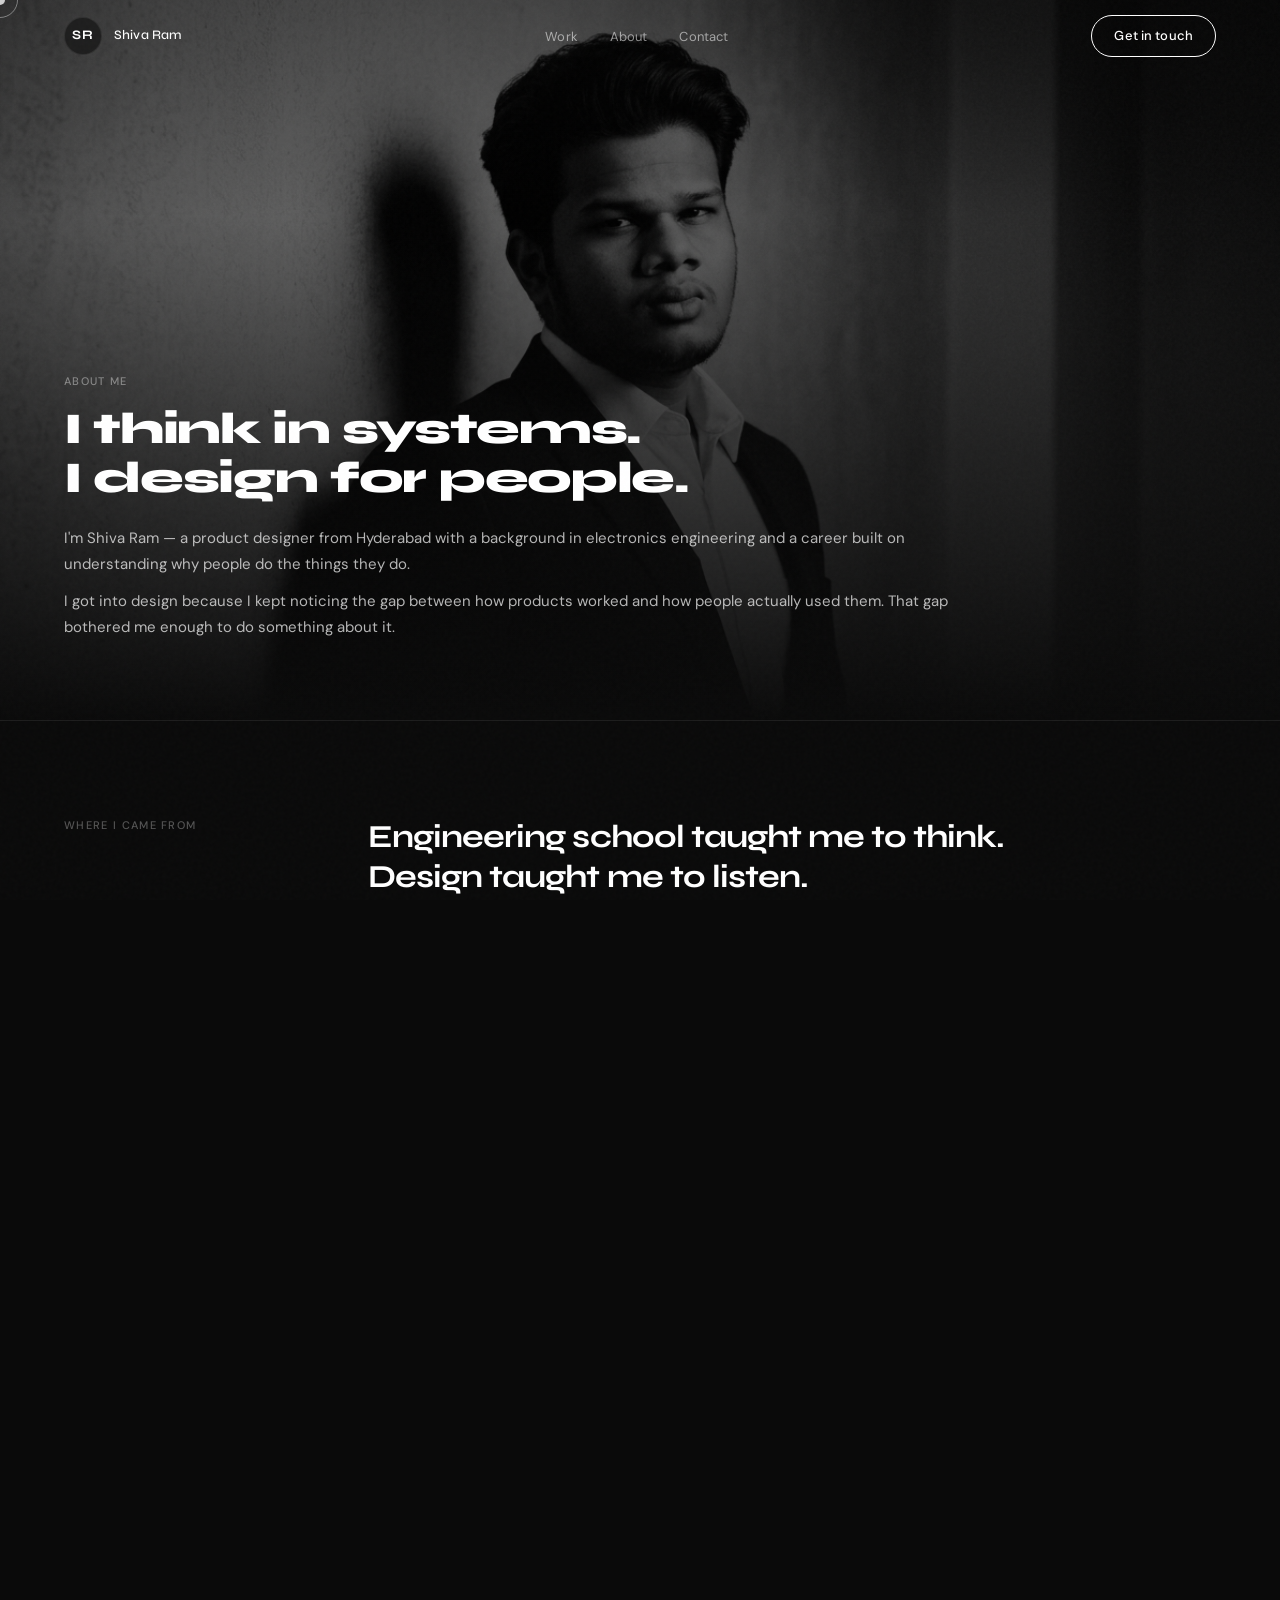
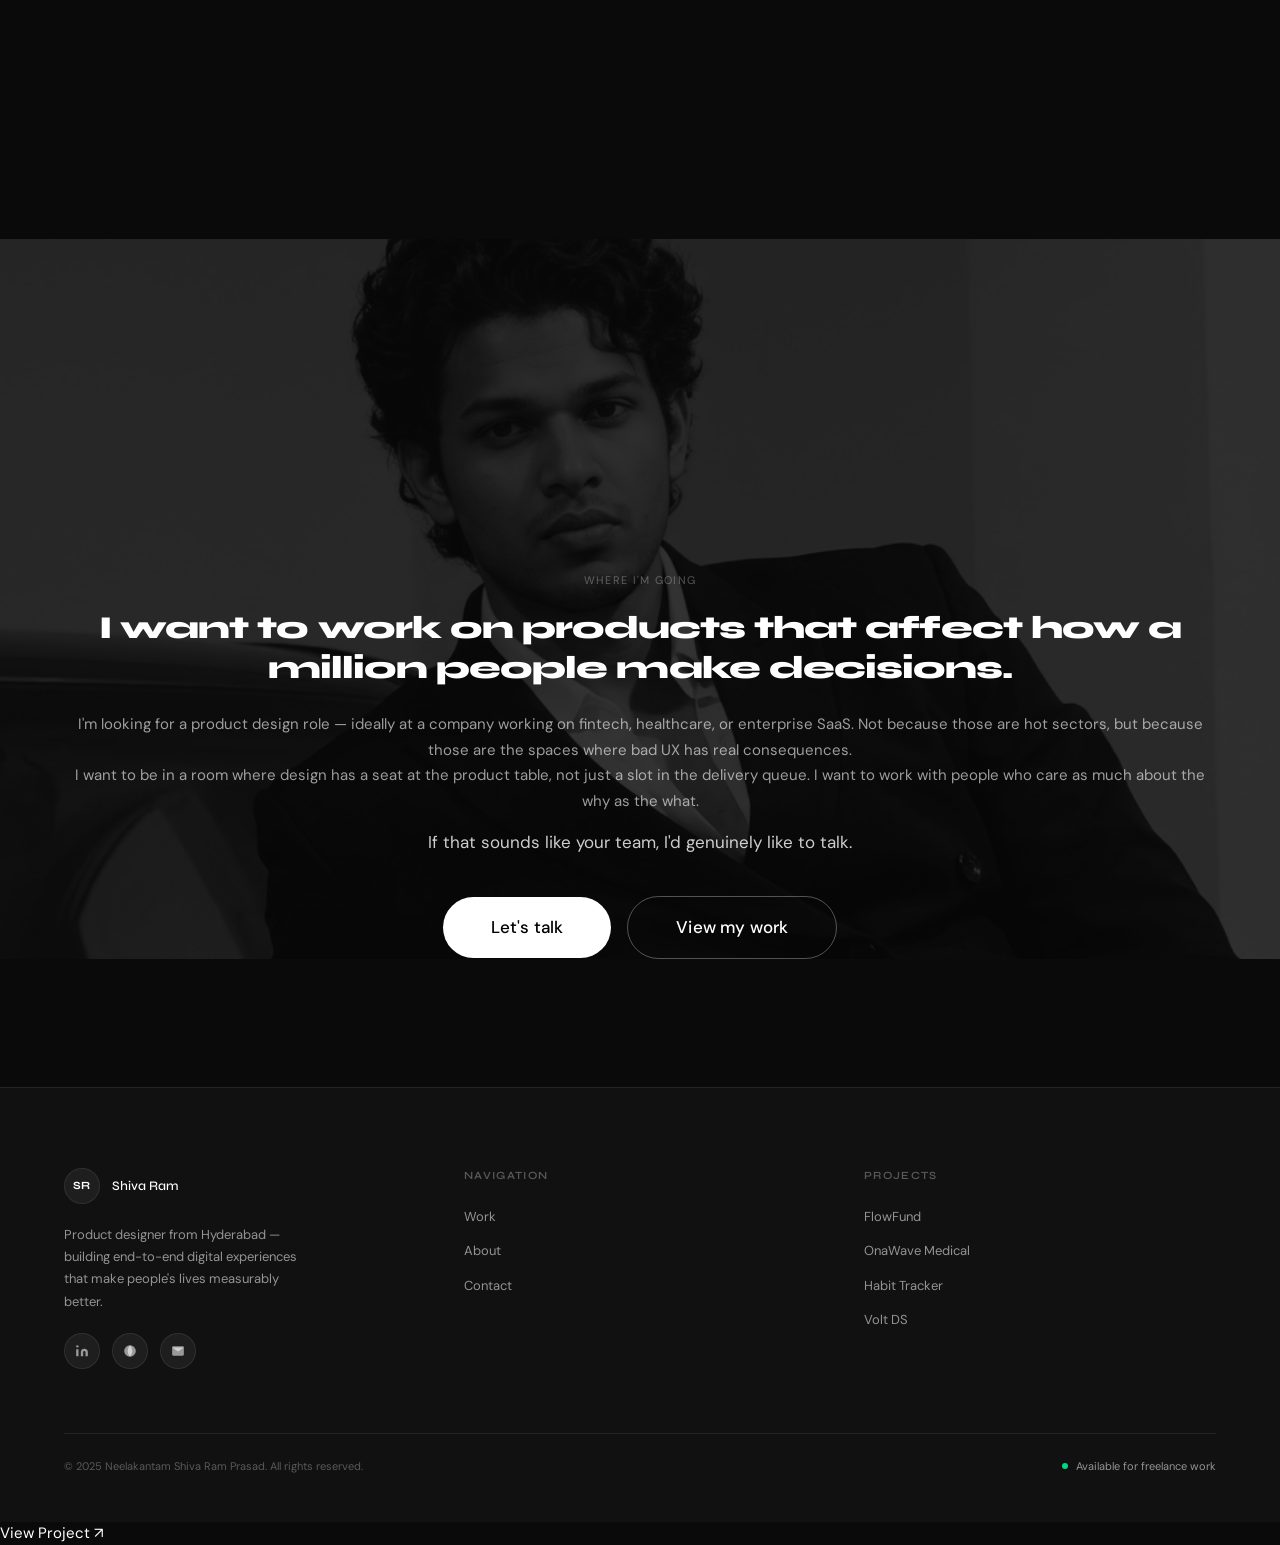
==== about.html @ d6b0f4de "New portfolio upload" ====
<!DOCTYPE html>
<html lang="en">
<head>
  <meta charset="UTF-8">
  <meta name="viewport" content="width=device-width, initial-scale=1.0">
  <meta name="description" content="About Shiva Ram — Product Designer from Hyderabad. Engineering school taught me to think. Design taught me to listen.">
  <title>About — Shiva Ram</title>

  <link rel="preconnect" href="https://fonts.googleapis.com">
  <link rel="preconnect" href="https://fonts.gstatic.com" crossorigin>
  <link href="https://fonts.googleapis.com/css2?family=Syne:wght@400;500;600;700;800&family=DM+Sans:ital,opsz,wght@0,9..40,300;0,9..40,400;0,9..40,500;0,9..40,600;1,9..40,400&display=swap" rel="stylesheet">

  <link rel="stylesheet" href="css/tokens.css">
  <link rel="stylesheet" href="css/base.css">
  <link rel="stylesheet" href="css/nav.css">
  <link rel="stylesheet" href="css/components.css">
  <link rel="stylesheet" href="css/about.css">
</head>
<body>

  <div id="nav-placeholder"></div>

  <main>

    <!-- ── ABOUT HERO ── -->
    <section class="about-hero" style="padding-top: var(--nav-height);">
      <div class="about-hero__bg">
        <!--
          REPLACE YOUR IMAGE HERE
          Your portrait photo — black & white editorial feel
          Size: 1440×900px recommended, face/upper body visible
        -->
        <img
          src="assets/images/about-portrait.svg"
          alt="Shiva Ram — Product Designer"
          data-parallax="0.2"
        >
      </div>

      <div class="container">
        <div class="about-hero__content">
          <p class="section-label reveal">About Me</p>
          <h1 class="about-hero__headline reveal reveal--delay-1">
            I think in systems.<br>I design for people.
          </h1>
          <div class="about-hero__body reveal reveal--delay-2">
            <p>
              I'm Shiva Ram — a product designer from Hyderabad with a background in electronics engineering and a career built on understanding why people do the things they do.
            </p>
            <p>
              I got into design because I kept noticing the gap between how products worked and how people actually used them. That gap bothered me enough to do something about it.
            </p>
          </div>
        </div>
      </div>
    </section>


    <!-- ── WHERE I CAME FROM ── -->
    <section class="about-section">
      <div class="container">
        <div class="about-section__grid">
          <div class="about-section__aside">
            <p class="about-section__label reveal">Where I Came From</p>
          </div>

          <div>
            <h2 class="about-section__headline reveal">
              Engineering school taught me to think.<br>
              Design taught me to listen.
            </h2>
            <div class="about-section__body reveal reveal--delay-1">
              <p>
                I graduated from Methodist College in 2025 with a degree in Electronics and Communication Engineering. Four years of circuit diagrams and signal theory — and the whole time, I kept gravitating toward the part of every project where humans and systems meet.
              </p>
              <p>
                That's when I found UX. The Google UX Design Certificate gave me a framework. My own obsessive side-project streak — building apps, design systems, and client work — gave me the actual skills.
              </p>
              <p>
                I placed 3rd at the Humanity Founders AI Counsellor Hackathon in 2025. Not because I had the most technical solution, but because I spent the most time talking to the people who would actually use it.
              </p>
            </div>
          </div>
        </div>
      </div>
    </section>


    <!-- ── WHAT I DO NOW ── -->
    <section class="about-section">
      <div class="container">
        <div class="about-section__grid">
          <div class="about-section__aside">
            <p class="about-section__label reveal">What I Do Now</p>
          </div>

          <div>
            <h2 class="about-section__headline reveal">
              End-to-end design.<br>
              From blank canvas to dev handoff.
            </h2>
            <div class="about-section__body reveal reveal--delay-1">
              <p>
                Right now I work as a freelance product designer — which means I own the whole process. Research, strategy, wireframes, high-fidelity UI, design systems, and everything in between.
              </p>
              <p>
                I've shipped work for ed-tech, fintech, medical, and brand clients. I like problems that are complicated enough to be interesting but important enough to matter.
              </p>
            </div>

            <div class="skills-grid reveal reveal--delay-2">
              <div class="skill-block">
                <p class="skill-block__title">UX Research</p>
                <p class="skill-block__items">Personas · Journey Maps · JTBD Usability Testing · Card Sorting</p>
              </div>
              <div class="skill-block">
                <p class="skill-block__title">Product Design</p>
                <p class="skill-block__items">End-to-end · Design Thinking Information Architecture · Flows</p>
              </div>
              <div class="skill-block">
                <p class="skill-block__title">UI &amp; Visual</p>
                <p class="skill-block__items">Hi-fi Screens · Color Systems Typography · Grid · WCAG 2.1 AA</p>
              </div>
              <div class="skill-block">
                <p class="skill-block__title">Design Systems</p>
                <p class="skill-block__items">Tokens · Variants · Auto Layout Figma Variables · Dev Handoff</p>
              </div>
            </div>
          </div>
        </div>
      </div>
    </section>


    <!-- ── WHERE I'M GOING (closing CTA) ── -->
    <section class="about-closing">
      <div class="about-closing__bg">
        <!--
          REPLACE YOUR IMAGE HERE
          A second portrait, dramatic angle — same grayscale editorial look
          Size: 1440×900px
        -->
        <img
          src="assets/images/about-closing-portrait.svg"
          alt=""
          aria-hidden="true"
        >
      </div>

      <div class="container">
        <div class="about-closing__content">
          <p class="about-closing__eyebrow reveal">Where I'm Going</p>

          <h2 class="about-closing__headline reveal reveal--delay-1">
            I want to work on products that affect how a million people make decisions.
          </h2>

          <div class="about-closing__body reveal reveal--delay-2">
            <p>
              I'm looking for a product design role — ideally at a company working on fintech, healthcare, or enterprise SaaS.
              Not because those are hot sectors, but because those are the spaces where bad UX has real consequences.
            </p>
            <p>
              I want to be in a room where design has a seat at the product table, not just a slot in the delivery queue.
              I want to work with people who care as much about the why as the what.
            </p>
          </div>

          <p class="about-closing__cta-line reveal reveal--delay-3">
            If that sounds like your team, I'd genuinely like to talk.
          </p>

          <div class="about-closing__actions reveal reveal--delay-4">
            <a href="contact.html" class="btn btn--primary btn--lg">Let's talk</a>
            <a href="index.html"   class="btn btn--outline btn--lg">View my work</a>
          </div>
        </div>
      </div>
    </section>

  </main>

  <div id="footer-placeholder"></div>

  <script src="js/partials.js"></script>
  <script src="js/main.js"></script>
</body>
</html>
---- css/tokens.css ----
/* ============================================
   DESIGN TOKENS — Shiva Ram Portfolio
   Dark editorial aesthetic
   ============================================ */

@import url('https://fonts.googleapis.com/css2?family=Syne:wght@400;500;600;700;800&family=DM+Sans:ital,opsz,wght@0,9..40,300;0,9..40,400;0,9..40,500;0,9..40,600;1,9..40,300;1,9..40,400&display=swap');

:root {
  /* ── Colors ── */
  --color-bg:           #0a0a0a;
  --color-bg-secondary: #111111;
  --color-bg-card:      #141414;
  --color-bg-elevated:  #1a1a1a;
  --color-surface:      #1e1e1e;

  --color-border:       rgba(255,255,255,0.08);
  --color-border-hover: rgba(255,255,255,0.18);

  --color-text-primary:   #ffffff;
  --color-text-secondary: rgba(255,255,255,0.55);
  --color-text-muted:     rgba(255,255,255,0.30);
  --color-text-label:     rgba(255,255,255,0.40);

  --color-accent:         #00d97e;
  --color-accent-dim:     rgba(0,217,126,0.12);
  --color-accent-glow:    rgba(0,217,126,0.25);

  --color-white:   #ffffff;
  --color-black:   #000000;

  /* ── Typography ── */
  --font-display: 'Syne', sans-serif;
  --font-body:    'DM Sans', sans-serif;

  --text-xs:   0.6875rem;   /* 11px */
  --text-sm:   0.8125rem;   /* 13px */
  --text-base: 0.9375rem;   /* 15px */
  --text-md:   1.0625rem;   /* 17px */
  --text-lg:   1.25rem;     /* 20px */
  --text-xl:   1.5rem;      /* 24px */
  --text-2xl:  2rem;        /* 32px */
  --text-3xl:  2.75rem;     /* 44px */
  --text-4xl:  3.5rem;      /* 56px */
  --text-5xl:  4.5rem;      /* 72px */
  --text-6xl:  6rem;        /* 96px */

  --weight-light:   300;
  --weight-regular: 400;
  --weight-medium:  500;
  --weight-semibold:600;
  --weight-bold:    700;
  --weight-extrabold:800;

  --leading-tight:  1.1;
  --leading-snug:   1.25;
  --leading-normal: 1.5;
  --leading-relaxed:1.7;

  --tracking-tight:  -0.03em;
  --tracking-normal:  0em;
  --tracking-wide:    0.06em;
  --tracking-wider:   0.12em;

  /* ── Spacing (8pt grid) ── */
  --space-1:  4px;
  --space-2:  8px;
  --space-3:  12px;
  --space-4:  16px;
  --space-5:  20px;
  --space-6:  24px;
  --space-8:  32px;
  --space-10: 40px;
  --space-12: 48px;
  --space-16: 64px;
  --space-20: 80px;
  --space-24: 96px;
  --space-32: 128px;
  --space-40: 160px;

  /* ── Radius ── */
  --radius-sm:   6px;
  --radius-md:   12px;
  --radius-lg:   20px;
  --radius-xl:   28px;
  --radius-2xl:  40px;
  --radius-full: 9999px;

  /* ── Shadows ── */
  --shadow-sm:  0 2px 8px rgba(0,0,0,0.4);
  --shadow-md:  0 8px 32px rgba(0,0,0,0.5);
  --shadow-lg:  0 20px 60px rgba(0,0,0,0.6);
  --shadow-xl:  0 40px 80px rgba(0,0,0,0.7);
  --shadow-glow: 0 0 40px var(--color-accent-glow);

  /* ── Transitions ── */
  --ease-out:    cubic-bezier(0.16, 1, 0.3, 1);
  --ease-in-out: cubic-bezier(0.4, 0, 0.2, 1);
  --ease-spring: cubic-bezier(0.34, 1.56, 0.64, 1);

  --dur-fast:   150ms;
  --dur-normal: 300ms;
  --dur-slow:   600ms;
  --dur-slower: 900ms;

  /* ── Layout ── */
  --container-max:  1280px;
  --container-wide: 1440px;
  --gutter:         clamp(24px, 5vw, 80px);
  --nav-height:     72px;
}
---- css/base.css ----
/* ============================================
   BASE — Reset & Global Styles
   ============================================ */

*, *::before, *::after {
  box-sizing: border-box;
  margin: 0;
  padding: 0;
}

html {
  font-size: 16px;
  scroll-behavior: smooth;
  -webkit-font-smoothing: antialiased;
  -moz-osx-font-smoothing: grayscale;
  text-rendering: optimizeLegibility;
}

body {
  background-color: var(--color-bg);
  color: var(--color-text-primary);
  font-family: var(--font-body);
  font-size: var(--text-base);
  font-weight: var(--weight-regular);
  line-height: var(--leading-normal);
  overflow-x: default;
  cursor: default;
}

/* ── Custom Cursor ── */
.cursor {
  position: fixed;
  top: 0; left: 0;
  width: 10px; height: 10px;
  background: var(--color-white);
  border-radius: var(--radius-full);
  pointer-events: none;
  z-index: 9999;
  transform: translate(-50%, -50%);
  transition: width var(--dur-fast) var(--ease-out),
              height var(--dur-fast) var(--ease-out),
              background var(--dur-fast) var(--ease-out),
              opacity var(--dur-fast);
  mix-blend-mode: difference;
}

.cursor-follower {
  position: fixed;
  top: 0; left: 0;
  width: 36px; height: 36px;
  border: 1.5px solid rgba(255,255,255,0.4);
  border-radius: var(--radius-full);
  pointer-events: none;
  z-index: 9998;
  transform: translate(-50%, -50%);
  transition: transform 0.12s var(--ease-out),
              width var(--dur-normal) var(--ease-out),
              height var(--dur-normal) var(--ease-out),
              border-color var(--dur-normal) var(--ease-out),
              opacity var(--dur-normal);
}
.cursor.cursor--hover { width: 6px; height: 6px; }
.cursor-follower.cursor--hover {
  width: 56px; height: 56px;
  border-color: var(--color-accent);
}

.cursor.cursor--link { background: var(--color-accent); }
.cursor-follower.cursor--project {
  width: 100px; height: 100px;
  background: rgba(0,217,126,0.1);
  border-color: var(--color-accent);
  backdrop-filter: blur(4px);
}

/* ── Selection ── */
::selection {
  background: var(--color-accent-dim);
  color: var(--color-accent);
}

/* ── Scrollbar ── */
::-webkit-scrollbar { width: 4px; }
::-webkit-scrollbar-track { background: var(--color-bg); }
::-webkit-scrollbar-thumb { background: var(--color-surface); border-radius: var(--radius-full); }
::-webkit-scrollbar-thumb:hover { background: rgba(255,255,255,0.2); }

/* ── Links ── */
a {
  color: inherit;
  text-decoration: none;
  cursor: none;
}

/* ── Images ── */
img {
  display: block;
  max-width: 100%;
  height: auto;
}

/* ── Lists ── */
ul, ol { list-style: none; }

/* ── Buttons ── */
button {
  cursor: none;
  border: none;
  background: none;
  font-family: var(--font-body);
  font-size: inherit;
}

/* ── Inputs ── */
input, textarea, select {
  font-family: var(--font-body);
  font-size: inherit;
  cursor: none;
}

/* ── Page Transition Overlay ── */
.page-transition {
  position: fixed;
  inset: 0;
  background: var(--color-bg);
  z-index: 10000;
  transform: translateY(100%);
  pointer-events: none;
}

.page-transition.entering {
  animation: pageEnter var(--dur-slow) var(--ease-out) forwards;
}
.page-transition.leaving {
  animation: pageLeave var(--dur-slow) var(--ease-out) forwards;
}

@keyframes pageEnter {
  from { transform: translateY(0); }
  to   { transform: translateY(-100%); }
}
@keyframes pageLeave {
  from { transform: translateY(100%); }
  to   { transform: translateY(0); }
}

/* ── Container ── */
.container {
  width: 100%;
  max-width: var(--container-max);
  margin: 0 auto;
  padding: 0 var(--gutter);
}

/* ── Section ── */
.section { padding: var(--space-32) 0; }
.section--lg { padding: var(--space-40) 0; }

/* ── Utility ── */
.sr-only {
  position: absolute;
  width: 1px; height: 1px;
  padding: 0; margin: -1px;
  overflow: hidden;
  clip: rect(0,0,0,0);
  white-space: nowrap;
  border: 0;
}

.overflow-hidden { overflow: hidden; }
.relative { position: relative; }

/* ── Reveal Animations ── */
.reveal {
  opacity: 0;
  transform: translateY(40px);
  transition: opacity var(--dur-slower) var(--ease-out),
              transform var(--dur-slower) var(--ease-out);
}
.reveal.is-visible {
  opacity: 1;
  transform: translateY(0);
}
.reveal--delay-1 { transition-delay: 100ms; }
.reveal--delay-2 { transition-delay: 200ms; }
.reveal--delay-3 { transition-delay: 300ms; }
.reveal--delay-4 { transition-delay: 400ms; }
.reveal--delay-5 { transition-delay: 500ms; }

.reveal--left {
  transform: translateX(-40px);
}
.reveal--left.is-visible { transform: translateX(0); }

.reveal--right {
  transform: translateX(40px);
}
.reveal--right.is-visible { transform: translateX(0); }

/* ── Noise overlay ── */
body::after {
  content: '';
  position: fixed;
  inset: 0;
  background-image: url("data:image/svg+xml,%3Csvg viewBox='0 0 256 256' xmlns='http://www.w3.org/2000/svg'%3E%3Cfilter id='noise'%3E%3CfeTurbulence type='fractalNoise' baseFrequency='0.9' numOctaves='4' stitchTiles='stitch'/%3E%3C/filter%3E%3Crect width='100%25' height='100%25' filter='url(%23noise)'/%3E%3C/svg%3E");
  opacity: 0.022;
  pointer-events: none;
  z-index: 9997;
}
---- css/nav.css ----
/* ============================================
   NAVIGATION
   ============================================ */

.nav {
  position: fixed;
  top: 0; left: 0; right: 0;
  z-index: 1000;
  height: var(--nav-height);
  display: flex;
  align-items: center;
  transition: background var(--dur-normal) var(--ease-out),
              backdrop-filter var(--dur-normal) var(--ease-out),
              border-color var(--dur-normal) var(--ease-out);
}

.nav::before {
  content: '';
  position: absolute;
  inset: 0;
  background: rgba(10,10,10,0);
  backdrop-filter: blur(0px);
  border-bottom: 1px solid transparent;
  transition: background var(--dur-normal) var(--ease-out),
              backdrop-filter var(--dur-normal) var(--ease-out),
              border-color var(--dur-normal) var(--ease-out);
  z-index: -1;
}

.nav.scrolled::before {
  background: rgba(10,10,10,0.85);
  backdrop-filter: blur(20px) saturate(180%);
  border-color: var(--color-border);
}

.nav__inner {
  display: flex;
  align-items: center;
  justify-content: space-between;
  width: 100%;
  max-width: var(--container-max);
  margin: 0 auto;
  padding: 0 var(--gutter);
}

/* ── Logo ── */
.nav__logo {
  display: flex;
  align-items: center;
  gap: var(--space-3);
  text-decoration: none;
  color: var(--color-text-primary);
  transition: opacity var(--dur-fast);
}
.nav__logo:hover { opacity: 0.7; }

.nav__logo-mark {
  width: 38px; height: 38px;
  border-radius: var(--radius-full);
  background: var(--color-surface);
  border: 1px solid var(--color-border);
  display: flex;
  align-items: center;
  justify-content: center;
  font-family: var(--font-display);
  font-weight: var(--weight-bold);
  font-size: var(--text-sm);
  letter-spacing: var(--tracking-wide);
  color: var(--color-text-primary);
  flex-shrink: 0;
  transition: border-color var(--dur-normal), background var(--dur-normal);
}
.nav__logo:hover .nav__logo-mark {
  border-color: var(--color-accent);
  background: var(--color-accent-dim);
}

.nav__logo-name {
  font-family: var(--font-display);
  font-weight: var(--weight-medium);
  font-size: var(--text-sm);
  letter-spacing: 0.01em;
}

/* ── Links ── */
.nav__links {
  display: flex;
  align-items: center;
  gap: var(--space-8);
}

.nav__link {
  font-family: var(--font-body);
  font-size: var(--text-sm);
  font-weight: var(--weight-regular);
  color: var(--color-text-secondary);
  letter-spacing: 0.01em;
  position: relative;
  padding: var(--space-2) 0;
  transition: color var(--dur-fast);
}

.nav__link::after {
  content: '';
  position: absolute;
  bottom: 0; left: 0;
  width: 0; height: 1px;
  background: var(--color-text-primary);
  transition: width var(--dur-normal) var(--ease-out);
}
.nav__link:hover { color: var(--color-text-primary); }
.nav__link:hover::after { width: 100%; }
.nav__link.active {
  color: var(--color-text-primary);
  font-weight: var(--weight-medium);
}
.nav__link.active::after { width: 100%; }

/* ── CTA Button ── */
.btn-nav {
  display: inline-flex;
  align-items: center;
  gap: var(--space-2);
  padding: 10px 22px;
  border-radius: var(--radius-full);
  border: 1.5px solid var(--color-text-primary);
  background: transparent;
  color: var(--color-text-primary);
  font-family: var(--font-body);
  font-size: var(--text-sm);
  font-weight: var(--weight-medium);
  letter-spacing: 0.01em;
  transition: background var(--dur-normal) var(--ease-out),
              color var(--dur-normal) var(--ease-out),
              transform var(--dur-normal) var(--ease-spring),
              border-color var(--dur-normal);
  white-space: nowrap;
}
.btn-nav:hover {
  background: var(--color-text-primary);
  color: var(--color-bg);
  transform: scale(1.02);
}

/* ── Mobile Menu Button ── */
.nav__menu-btn {
  display: none;
  flex-direction: column;
  justify-content: center;
  align-items: center;
  gap: 5px;
  width: 40px; height: 40px;
  background: none;
  border: 1px solid var(--color-border);
  border-radius: var(--radius-md);
  padding: 10px;
  transition: border-color var(--dur-fast), background var(--dur-fast);
}
.nav__menu-btn:hover { border-color: var(--color-border-hover); background: var(--color-surface); }

.nav__menu-btn span {
  display: block;
  width: 18px; height: 1.5px;
  background: var(--color-text-primary);
  border-radius: 2px;
  transition: transform var(--dur-normal) var(--ease-out), opacity var(--dur-normal);
}

.nav__menu-btn.open span:nth-child(1) { transform: rotate(45deg) translate(4.5px, 4.5px); }
.nav__menu-btn.open span:nth-child(2) { opacity: 0; transform: scaleX(0); }
.nav__menu-btn.open span:nth-child(3) { transform: rotate(-45deg) translate(4.5px, -4.5px); }

/* ── Mobile Drawer ── */
.nav__drawer {
  position: fixed;
  top: var(--nav-height); left: 0; right: 0;
  background: rgba(10,10,10,0.97);
  backdrop-filter: blur(24px);
  border-bottom: 1px solid var(--color-border);
  padding: var(--space-6) var(--gutter) var(--space-8);
  display: flex;
  flex-direction: column;
  gap: var(--space-3);
  z-index: 999;
  transform: translateY(-110%);
  opacity: 0;
  transition: transform var(--dur-normal) var(--ease-out),
              opacity var(--dur-normal) var(--ease-out);
  pointer-events: none;
}
.nav__drawer.open {
  transform: translateY(0);
  opacity: 1;
  pointer-events: all;
}
.nav__drawer .nav__link { font-size: var(--text-md); padding: var(--space-3) 0; }
.nav__drawer .btn-nav { margin-top: var(--space-4); align-self: flex-start; }

/* ── Responsive ── */
@media (max-width: 768px) {
  .nav__links { display: none; }
  .nav__menu-btn { display: flex; }
}
---- css/components.css ----
/* ============================================
   COMPONENTS — Shared UI
   ============================================ */

/* ── Buttons ── */
.btn {
  display: inline-flex;
  align-items: center;
  justify-content: center;
  gap: var(--space-2);
  padding: 14px 32px;
  border-radius: var(--radius-full);
  font-family: var(--font-body);
  font-size: var(--text-base);
  font-weight: var(--weight-medium);
  letter-spacing: 0.01em;
  transition: all var(--dur-normal) var(--ease-out);
  white-space: nowrap;
  position: relative;
  overflow: hidden;
  cursor: none;
}

.btn::before {
  content: '';
  position: absolute;
  inset: 0;
  background: rgba(255,255,255,0.05);
  transform: scaleX(0);
  transform-origin: left;
  transition: transform var(--dur-normal) var(--ease-out);
}
.btn:hover::before { transform: scaleX(1); }

.btn--primary {
  background: var(--color-white);
  color: var(--color-black);
  border: none;
}
.btn--primary:hover {
  transform: translateY(-2px);
  box-shadow: 0 12px 40px rgba(255,255,255,0.15);
}

.btn--outline {
  background: transparent;
  color: var(--color-white);
  border: 1.5px solid rgba(255,255,255,0.3);
}
.btn--outline:hover {
  border-color: rgba(255,255,255,0.7);
  transform: translateY(-2px);
}

.btn--accent {
  background: var(--color-accent);
  color: var(--color-black);
  border: none;
}
.btn--accent:hover {
  transform: translateY(-2px);
  box-shadow: 0 12px 40px var(--color-accent-glow);
}

.btn--ghost {
  background: transparent;
  color: var(--color-text-secondary);
  border: 1px solid var(--color-border);
  padding: 12px 24px;
}
.btn--ghost:hover {
  color: var(--color-text-primary);
  border-color: var(--color-border-hover);
}

.btn--lg {
  padding: 18px 48px;
  font-size: var(--text-md);
}
.btn--sm {
  padding: 10px 20px;
  font-size: var(--text-sm);
}

/* ── Tags / Labels ── */
.tag {
  display: inline-flex;
  align-items: center;
  padding: 4px 12px;
  border-radius: var(--radius-full);
  font-family: var(--font-body);
  font-size: var(--text-xs);
  font-weight: var(--weight-medium);
  letter-spacing: var(--tracking-wide);
  text-transform: uppercase;
  background: var(--color-surface);
  color: var(--color-text-secondary);
  border: 1px solid var(--color-border);
}

.tag--accent {
  background: var(--color-accent-dim);
  color: var(--color-accent);
  border-color: rgba(0,217,126,0.2);
}

/* ── Section Label ── */
.section-label {
  font-family: var(--font-body);
  font-size: var(--text-xs);
  font-weight: var(--weight-medium);
  letter-spacing: var(--tracking-wider);
  text-transform: uppercase;
  color: var(--color-text-label);
  margin-bottom: var(--space-4);
}

/* ── Divider ── */
.divider {
  width: 100%;
  height: 1px;
  background: var(--color-border);
  margin: var(--space-16) 0;
}

/* ── Stat Block ── */
.stat {
  display: flex;
  flex-direction: column;
  gap: var(--space-1);
}
.stat__value {
  font-family: var(--font-display);
  font-size: var(--text-3xl);
  font-weight: var(--weight-bold);
  letter-spacing: var(--tracking-tight);
  line-height: 1;
  color: var(--color-text-primary);
}
.stat__label {
  font-size: var(--text-sm);
  color: var(--color-text-secondary);
  font-weight: var(--weight-regular);
}

/* ── Image Placeholder ── */
.img-placeholder {
  width: 100%;
  background: var(--color-bg-elevated);
  border: 1px dashed rgba(255,255,255,0.12);
  border-radius: var(--radius-lg);
  display: flex;
  flex-direction: column;
  align-items: center;
  justify-content: center;
  gap: var(--space-3);
  color: var(--color-text-muted);
  font-size: var(--text-sm);
  font-weight: var(--weight-medium);
  text-align: center;
  padding: var(--space-8);
}
.img-placeholder svg {
  width: 32px; height: 32px;
  opacity: 0.4;
}
.img-placeholder span { opacity: 0.5; }

/* ─────────────────────────────────────────────
   FOOTER
   ───────────────────────────────────────────── */
.footer {
  background: var(--color-bg-secondary);
  border-top: 1px solid var(--color-border);
  padding: var(--space-20) 0 var(--space-12);
  margin-top: var(--space-32);
}

.footer__inner {
  display: grid;
  grid-template-columns: 1fr 1fr 1fr;
  gap: var(--space-12);
  margin-bottom: var(--space-16);
}

.footer__brand {}

.footer__logo {
  display: flex;
  align-items: center;
  gap: var(--space-3);
  margin-bottom: var(--space-5);
  text-decoration: none;
  color: var(--color-text-primary);
}
.footer__logo-mark {
  width: 36px; height: 36px;
  border-radius: var(--radius-full);
  background: var(--color-surface);
  border: 1px solid var(--color-border);
  display: flex;
  align-items: center;
  justify-content: center;
  font-family: var(--font-display);
  font-weight: var(--weight-bold);
  font-size: var(--text-xs);
  letter-spacing: var(--tracking-wide);
}
.footer__logo-name {
  font-family: var(--font-display);
  font-weight: var(--weight-medium);
  font-size: var(--text-sm);
}
.footer__tagline {
  font-size: var(--text-sm);
  color: var(--color-text-secondary);
  line-height: var(--leading-relaxed);
  max-width: 240px;
}

.footer__nav-title {
  font-family: var(--font-display);
  font-size: var(--text-xs);
  font-weight: var(--weight-semibold);
  letter-spacing: var(--tracking-wider);
  text-transform: uppercase;
  color: var(--color-text-muted);
  margin-bottom: var(--space-5);
}
.footer__nav-links {
  display: flex;
  flex-direction: column;
  gap: var(--space-3);
}
.footer__nav-link {
  font-size: var(--text-sm);
  color: var(--color-text-secondary);
  transition: color var(--dur-fast);
}
.footer__nav-link:hover { color: var(--color-text-primary); }

.footer__social {
  display: flex;
  gap: var(--space-3);
  margin-top: var(--space-5);
}
.footer__social-link {
  width: 36px; height: 36px;
  border-radius: var(--radius-full);
  border: 1px solid var(--color-border);
  background: var(--color-surface);
  display: flex;
  align-items: center;
  justify-content: center;
  transition: border-color var(--dur-fast), background var(--dur-fast), transform var(--dur-fast);
}
.footer__social-link:hover {
  border-color: var(--color-accent);
  background: var(--color-accent-dim);
  transform: translateY(-2px);
}
.footer__social-link svg {
  width: 14px; height: 14px;
  fill: var(--color-text-secondary);
  transition: fill var(--dur-fast);
}
.footer__social-link:hover svg { fill: var(--color-accent); }

.footer__bottom {
  display: flex;
  align-items: center;
  justify-content: space-between;
  padding-top: var(--space-6);
  border-top: 1px solid var(--color-border);
  gap: var(--space-6);
  flex-wrap: wrap;
}

.footer__copy {
  font-size: var(--text-xs);
  color: var(--color-text-muted);
}

.footer__status {
  display: flex;
  align-items: center;
  gap: var(--space-2);
  font-size: var(--text-xs);
  color: var(--color-text-secondary);
}
.footer__status-dot {
  width: 6px; height: 6px;
  background: var(--color-accent);
  border-radius: var(--radius-full);
  animation: pulse 2s infinite;
}
@keyframes pulse {
  0%, 100% { opacity: 1; box-shadow: 0 0 0 0 var(--color-accent-glow); }
  50%       { opacity: 0.7; box-shadow: 0 0 0 4px transparent; }
}

/* ── Footer Responsive ── */
@media (max-width: 768px) {
  .footer__inner {
    grid-template-columns: 1fr 1fr;
    gap: var(--space-8);
  }
  .footer__brand { grid-column: 1 / -1; }
}
@media (max-width: 480px) {
  .footer__inner { grid-template-columns: 1fr; }
}
---- css/about.css ----
/* ============================================
   ABOUT PAGE
   ============================================ */

/* ── About Hero ── */
.about-hero {
  position: relative;
  min-height: 80svh;
  display: flex;
  align-items: last baseline;
  overflow: hidden;
  padding-bottom: var(--space-20);
}

.about-hero__bg {
  position: absolute;
  inset: 0;
  z-index: 0;
}
.about-hero__bg img {
  width: 100%; height: 100%;
  object-fit: cover;
  object-position: center top;
  filter: grayscale(100%) brightness(0.45);
}
.about-hero__bg::after {
  content: '';
  position: absolute;
  inset: 0;
  background: linear-gradient(
    to bottom,
    rgba(10,10,10,0.3) 0%,
    rgba(10,10,10,0.1) 30%,
    rgba(10,10,10,0.6) 65%,
    var(--color-bg) 100%
  );
}

.about-hero__content {
  position: relative;
  z-index: 2;
  max-width: fit-content;
}
.about-hero__headline {
  font-family: var(--font-display);
  font-size: clamp(var(--text-3xl), 6vw, var(--text-3xl));
  font-weight: var(--weight-extrabold);
  letter-spacing: var(--tracking-tight);
  line-height: var(--leading-tight);
  margin-bottom: var(--space-6);
}
.about-hero__body {
  font-size: clamp(var(--text-base), 1.5vw, var(--text-sm));
  color: rgba(255,255,255,0.7);
  line-height: var(--leading-relaxed);
  max-width: 900px;
}
.about-hero__body p + p { margin-top: var(--space-3); }

/* ── About Sections ── */
.about-section {
  padding: var(--space-24) 0;
  border-top: 1px solid var(--color-border);
}

.about-section__grid {
  display: grid;
  grid-template-columns: 240px 1fr;
  gap: var(--space-16);
  align-items: start;
}

.about-section__aside {
  position: sticky;
  top: calc(var(--nav-height) + var(--space-8));
}
.about-section__label {
  font-size: var(--text-xs);
  font-weight: var(--weight-medium);
  letter-spacing: var(--tracking-wider);
  text-transform: uppercase;
  color: var(--color-text-muted);
}

.about-section__headline {
  font-family: var(--font-display);
  font-size: clamp(var(--text-xl), 3vw, var(--text-2xl));
  font-weight: var(--weight-bold);
  letter-spacing: var(--tracking-tight);
  line-height: var(--leading-snug);
  margin-bottom: var(--space-6);
}

.about-section__body {
  font-size: var(--text-base);
  color: var(--color-text-secondary);
  line-height: var(--leading-relaxed);
}
.about-section__body p + p { margin-top: var(--space-5); }

/* ── Skills Grid ── */
.skills-grid {
  display: grid;
  grid-template-columns: repeat(4, 1fr);
  gap: var(--space-6);
  margin-top: var(--space-10);
}

.skill-block {
  background: var(--color-bg-card);
  border: 1px solid var(--color-border);
  border-radius: var(--radius-lg);
  padding: var(--space-6);
  transition: border-color var(--dur-normal), transform var(--dur-normal) var(--ease-spring);
}
.skill-block:hover {
  border-color: var(--color-border-hover);
  transform: translateY(-4px);
}
.skill-block__title {
  font-family: var(--font-display);
  font-size: var(--text-xs);
  font-weight: var(--weight-semibold);
  letter-spacing: var(--tracking-wide);
  text-transform: uppercase;
  color: var(--color-text-primary);
  margin-bottom: var(--space-3);
}
.skill-block__items {
  font-size: var(--text-sm);
  color: var(--color-text-secondary);
  line-height: var(--leading-relaxed);
}

/* ── About Closing CTA ── */
.about-closing {
  position: relative;
  min-height: 80vh;
  display: flex;
  align-items: last baseline;
  overflow: hidden;
  text-align: center;
}
.about-closing__bg {
  position: absolute;
  inset: 0;
}
.about-closing__bg img {
  width: 100%; height: 100%;
  object-fit: cover;
  object-position: center;
  filter: grayscale(100%) brightness(0.5);
}
.about-closing__bg::after {
  content: '';
  position: absolute;
  inset: 0;
  background: rgba(10,10,10,0.65);
}
.about-closing__content {
  position: relative;
  z-index: 2;
  max-width: fit-content;
  margin: 0 auto;
}
.about-closing__eyebrow {
  font-size: var(--text-xs);
  letter-spacing: var(--tracking-wider);
  text-transform: uppercase;
  color: var(--color-text-muted);
  margin-bottom: var(--space-5);
}
.about-closing__headline {
  font-family: var(--font-display);
  font-size: clamp(var(--text-2xl), 4vw, var(--text-2xl));
  font-weight: var(--weight-extrabold);
  letter-spacing: var(--tracking-tight);
  line-height: var(--leading-snug);
  margin-bottom: var(--space-6);
}
.about-closing__body {
  font-size: var(--text-base);
  color: rgba(255,255,255,0.6);
  line-height: var(--leading-relaxed);
  margin-bottom: var(--space-4);
}
.about-closing__cta-line {
  font-size: var(--text-md);
  color: rgba(255,255,255,0.8);
  margin-bottom: var(--space-10);
}
.about-closing__actions {
  display: flex;
  align-items: center;
  justify-content: center;
  gap: var(--space-4);
  flex-wrap: wrap;
}

/* ── Responsive About ── */
@media (max-width: 900px) {
  .about-section__grid { grid-template-columns: 1fr; gap: var(--space-6); }
  .about-section__aside { position: static; }
  .skills-grid { grid-template-columns: 1fr 1fr; }
}
@media (max-width: 480px) {
  .skills-grid { grid-template-columns: 1fr; }
}
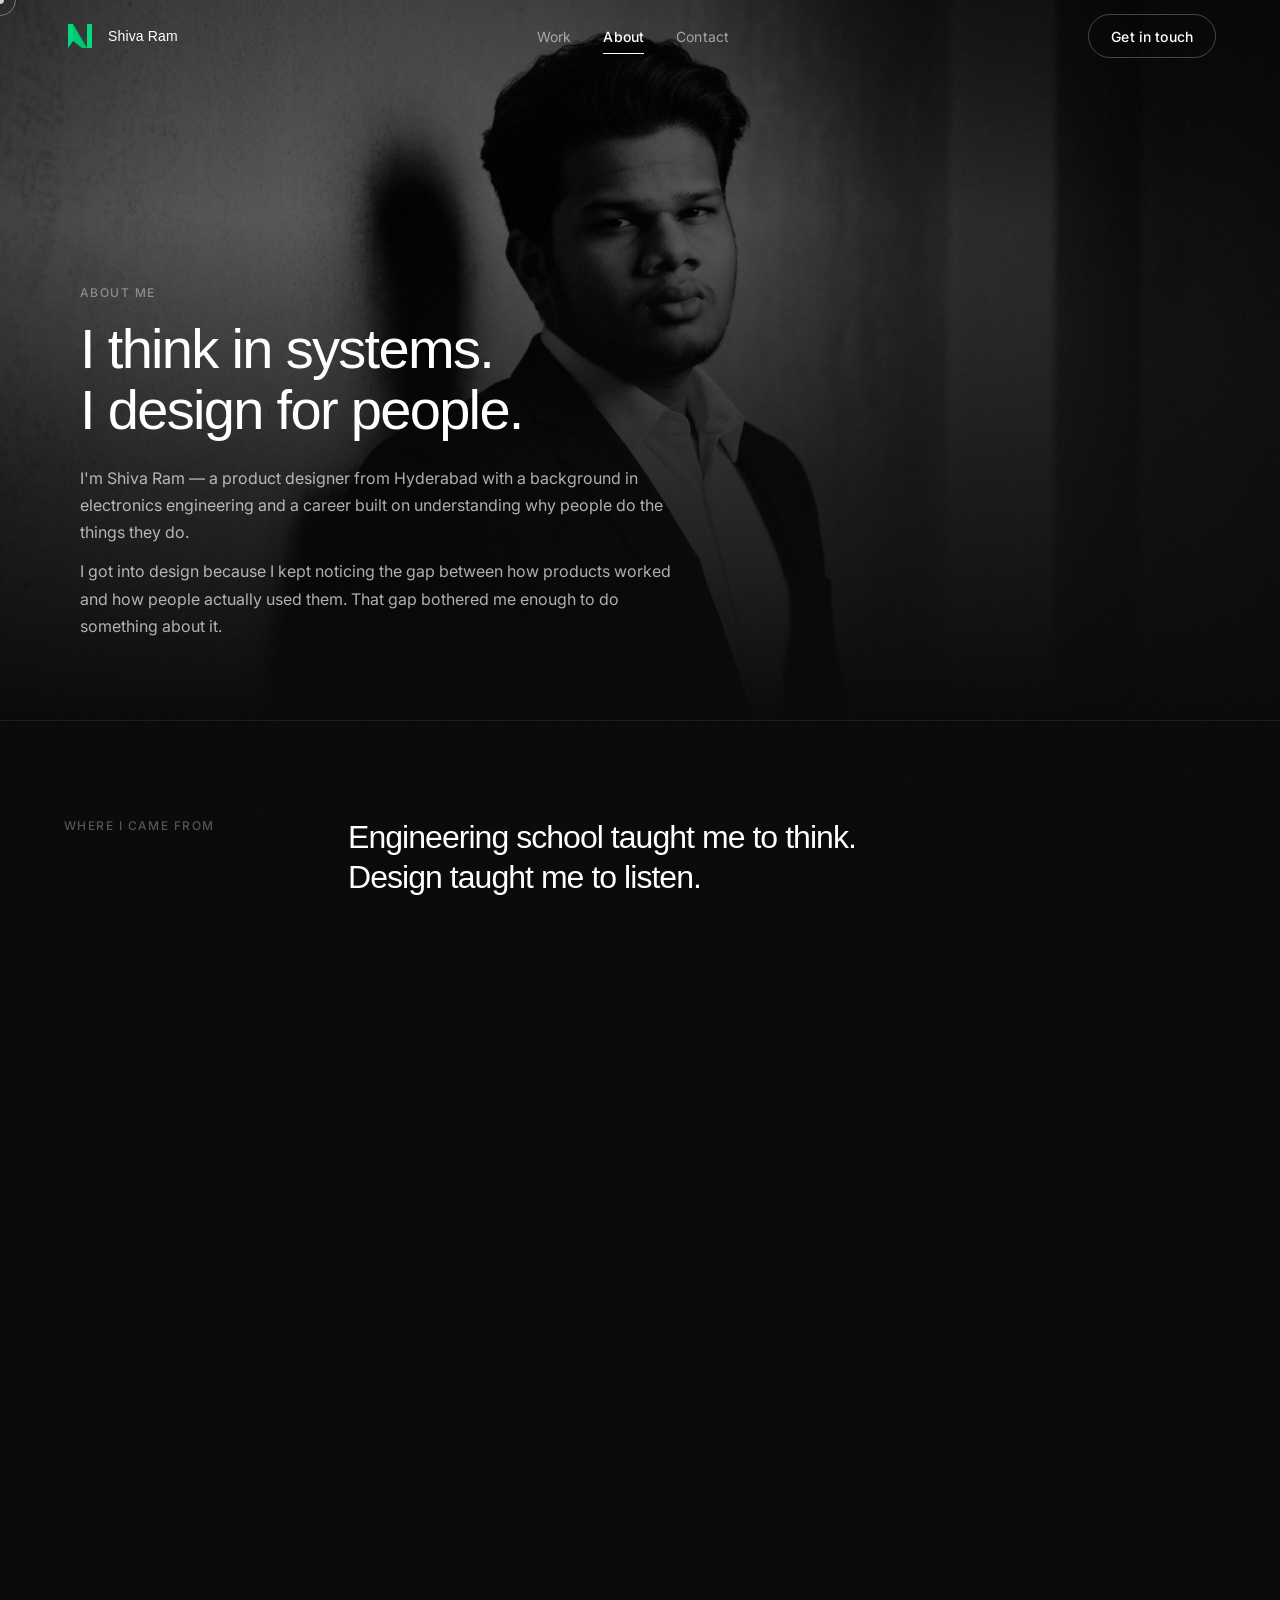
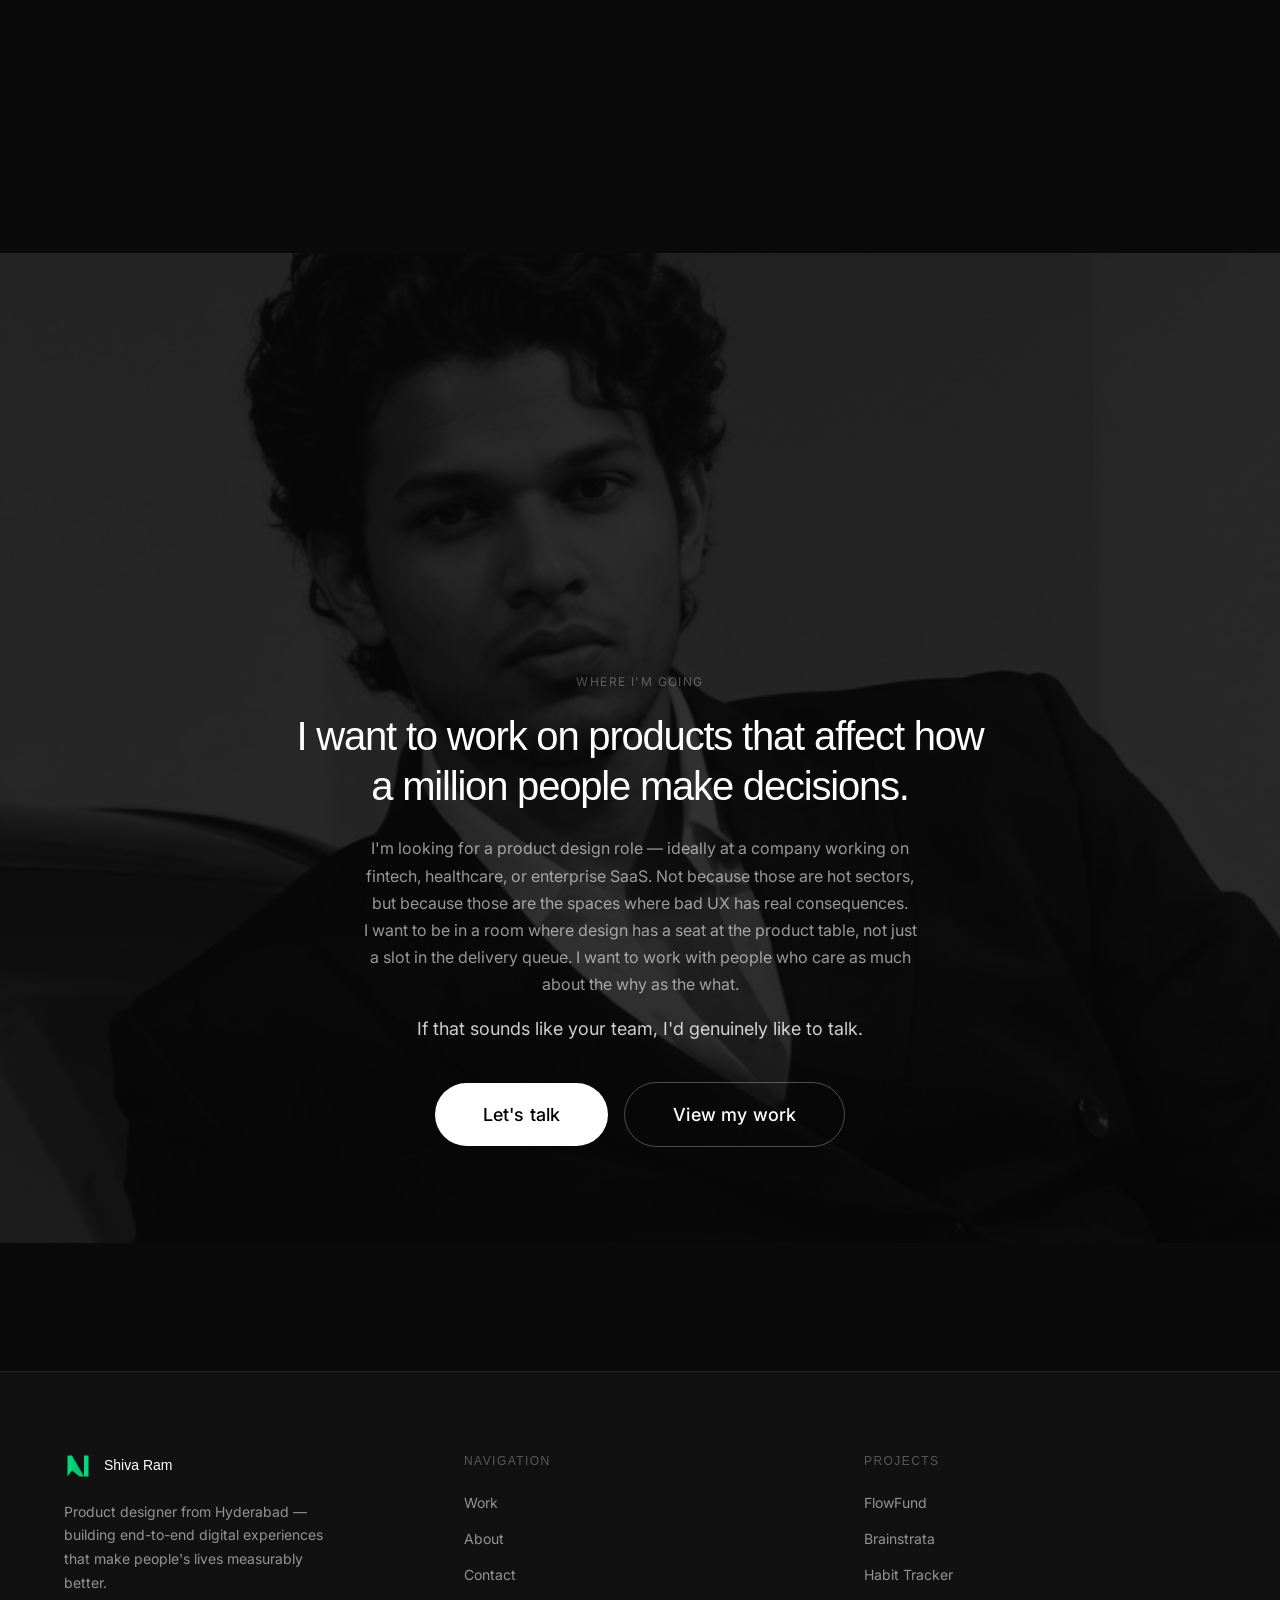
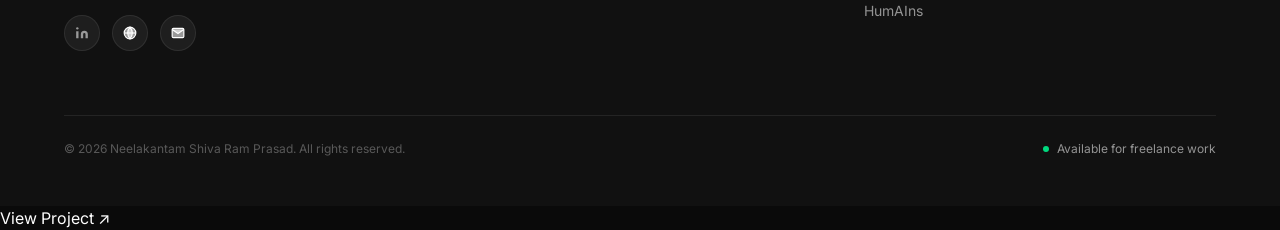
==== commit 3a074d2e: "Last updated on may 05" ====
--- a/about.html
+++ b/about.html
@@ -6,9 +6,9 @@
   <meta name="description" content="About Shiva Ram — Product Designer from Hyderabad. Engineering school taught me to think. Design taught me to listen.">
   <title>About — Shiva Ram</title>
 
+  <link rel="preconnect" href="https://api.fontshare.com">
   <link rel="preconnect" href="https://fonts.googleapis.com">
   <link rel="preconnect" href="https://fonts.gstatic.com" crossorigin>
-  <link href="https://fonts.googleapis.com/css2?family=Syne:wght@400;500;600;700;800&family=DM+Sans:ital,opsz,wght@0,9..40,300;0,9..40,400;0,9..40,500;0,9..40,600;1,9..40,400&display=swap" rel="stylesheet">
 
   <link rel="stylesheet" href="css/tokens.css">
   <link rel="stylesheet" href="css/base.css">
@@ -23,13 +23,9 @@
   <main>
 
     <!-- ── ABOUT HERO ── -->
-    <section class="about-hero" style="padding-top: var(--nav-height);">
+    <!-- padding-top handled by about.css, not inline style -->
+    <section class="about-hero">
       <div class="about-hero__bg">
-        <!--
-          REPLACE YOUR IMAGE HERE
-          Your portrait photo — black & white editorial feel
-          Size: 1440×900px recommended, face/upper body visible
-        -->
         <img
           src="assets/images/about-portrait.svg"
           alt="Shiva Ram — Product Designer"
@@ -63,7 +59,6 @@
           <div class="about-section__aside">
             <p class="about-section__label reveal">Where I Came From</p>
           </div>
-
           <div>
             <h2 class="about-section__headline reveal">
               Engineering school taught me to think.<br>
@@ -93,7 +88,6 @@
           <div class="about-section__aside">
             <p class="about-section__label reveal">What I Do Now</p>
           </div>
-
           <div>
             <h2 class="about-section__headline reveal">
               End-to-end design.<br>
@@ -111,19 +105,19 @@
             <div class="skills-grid reveal reveal--delay-2">
               <div class="skill-block">
                 <p class="skill-block__title">UX Research</p>
-                <p class="skill-block__items">Personas · Journey Maps · JTBD Usability Testing · Card Sorting</p>
+                <p class="skill-block__items">Personas · Journey Maps · JTBD · Usability Testing · Card Sorting</p>
               </div>
               <div class="skill-block">
                 <p class="skill-block__title">Product Design</p>
-                <p class="skill-block__items">End-to-end · Design Thinking Information Architecture · Flows</p>
+                <p class="skill-block__items">End-to-end · Design Thinking · Information Architecture · Flows</p>
               </div>
               <div class="skill-block">
                 <p class="skill-block__title">UI &amp; Visual</p>
-                <p class="skill-block__items">Hi-fi Screens · Color Systems Typography · Grid · WCAG 2.1 AA</p>
+                <p class="skill-block__items">Hi-fi Screens · Color Systems · Typography · Grid · WCAG 2.1 AA</p>
               </div>
               <div class="skill-block">
                 <p class="skill-block__title">Design Systems</p>
-                <p class="skill-block__items">Tokens · Variants · Auto Layout Figma Variables · Dev Handoff</p>
+                <p class="skill-block__items">Tokens · Variants · Auto Layout · Figma Variables · Dev Handoff</p>
               </div>
             </div>
           </div>
@@ -132,14 +126,9 @@
     </section>
 
 
-    <!-- ── WHERE I'M GOING (closing CTA) ── -->
+    <!-- ── WHERE I'M GOING ── -->
     <section class="about-closing">
       <div class="about-closing__bg">
-        <!--
-          REPLACE YOUR IMAGE HERE
-          A second portrait, dramatic angle — same grayscale editorial look
-          Size: 1440×900px
-        -->
         <img
           src="assets/images/about-closing-portrait.svg"
           alt=""
--- a/css/tokens.css
+++ b/css/tokens.css
@@ -1,9 +1,13 @@
 /* ============================================
    DESIGN TOKENS — Shiva Ram Portfolio
    Dark editorial aesthetic
+   Fonts: Clash Display (Fontshare) + Inter (Google)
    ============================================ */
 
-@import url('https://fonts.googleapis.com/css2?family=Syne:wght@400;500;600;700;800&family=DM+Sans:ital,opsz,wght@0,9..40,300;0,9..40,400;0,9..40,500;0,9..40,600;1,9..40,300;1,9..40,400&display=swap');
+/* Clash Display via Fontshare */
+@import url('https://api.fontshare.com/v2/css?f[]=clash-display@400,500,600,700&display=swap');
+/* Inter via Google Fonts */
+@import url('https://fonts.googleapis.com/css2?family=Inter:wght@300;400;500;600&display=swap');
 
 :root {
   /* ── Colors ── */
@@ -13,49 +17,58 @@
   --color-bg-elevated:  #1a1a1a;
   --color-surface:      #1e1e1e;
 
-  --color-border:       rgba(255,255,255,0.08);
-  --color-border-hover: rgba(255,255,255,0.18);
+  --color-border:       rgba(255, 255, 255, 0.08);
+  --color-border-hover: rgba(255, 255, 255, 0.18);
 
   --color-text-primary:   #ffffff;
-  --color-text-secondary: rgba(255,255,255,0.55);
-  --color-text-muted:     rgba(255,255,255,0.30);
-  --color-text-label:     rgba(255,255,255,0.40);
+  --color-text-secondary: rgba(255, 255, 255, 0.55);
+  --color-text-muted:     rgba(255, 255, 255, 0.30);
+  --color-text-label:     rgba(255, 255, 255, 0.40);
 
-  --color-accent:         #00d97e;
-  --color-accent-dim:     rgba(0,217,126,0.12);
-  --color-accent-glow:    rgba(0,217,126,0.25);
+  --color-accent:      #00d97e;
+  --color-accent-dim:  rgba(0, 217, 126, 0.12);
+  --color-accent-glow: rgba(0, 217, 126, 0.25);
 
-  --color-white:   #ffffff;
-  --color-black:   #000000;
+  --color-error:       rgba(255, 80, 80, 0.8);
+  --color-error-dim:   rgba(255, 80, 80, 0.15);
+
+  --color-white: #ffffff;
+  --color-black: #000000;
 
   /* ── Typography ── */
-  --font-display: 'Syne', sans-serif;
-  --font-body:    'DM Sans', sans-serif;
+  --font-display: 'Clash Display', sans-serif;
+  --font-body:    'Inter', sans-serif;
 
-  --text-xs:   0.6875rem;   /* 11px */
-  --text-sm:   0.8125rem;   /* 13px */
-  --text-base: 0.9375rem;   /* 15px */
-  --text-md:   1.0625rem;   /* 17px */
-  --text-lg:   1.25rem;     /* 20px */
-  --text-xl:   1.5rem;      /* 24px */
-  --text-2xl:  2rem;        /* 32px */
-  --text-3xl:  2.75rem;     /* 44px */
-  --text-4xl:  3.5rem;      /* 56px */
-  --text-5xl:  4.5rem;      /* 72px */
-  --text-6xl:  6rem;        /* 96px */
+  /* Type Scale */
+  --text-xs:   0.75rem;   /* 12px */
+  --text-sm:   0.875rem;  /* 14px */
+  --text-base: 1rem;      /* 16px */
+  --text-md:   1.125rem;  /* 18px */
+  --text-lg:   1.25rem;   /* 20px */
+  --text-xl:   1.5rem;    /* 24px */
+  --text-2xl:  2rem;      /* 32px */
+  --text-3xl:  2.5rem;    /* 40px */
+  --text-4xl:  3.5rem;    /* 56px */
+  --text-5xl:  4.5rem;    /* 72px */
 
-  --weight-light:   300;
-  --weight-regular: 400;
-  --weight-medium:  500;
-  --weight-semibold:600;
-  --weight-bold:    700;
-  --weight-extrabold:800;
+  /* Fluid type for hero headline */
+  --text-hero: clamp(2.5rem, 6vw, 4rem);
 
-  --leading-tight:  1.1;
-  --leading-snug:   1.25;
-  --leading-normal: 1.5;
-  --leading-relaxed:1.7;
+  /* Weights */
+  --weight-light:     300;
+  --weight-regular:   400;
+  --weight-medium:    500;
+  --weight-semibold:  500;
+  --weight-bold:      500;
 
+  /* Line Heights */
+  --leading-none:     1;
+  --leading-tight:    1.1;
+  --leading-snug:     1.25;
+  --leading-normal:   1.5;
+  --leading-relaxed:  1.7;
+
+  /* Letter Spacing */
   --tracking-tight:  -0.03em;
   --tracking-normal:  0em;
   --tracking-wide:    0.06em;
@@ -86,10 +99,10 @@
   --radius-full: 9999px;
 
   /* ── Shadows ── */
-  --shadow-sm:  0 2px 8px rgba(0,0,0,0.4);
-  --shadow-md:  0 8px 32px rgba(0,0,0,0.5);
-  --shadow-lg:  0 20px 60px rgba(0,0,0,0.6);
-  --shadow-xl:  0 40px 80px rgba(0,0,0,0.7);
+  --shadow-sm:   0 2px 8px rgba(0, 0, 0, 0.4);
+  --shadow-md:   0 8px 32px rgba(0, 0, 0, 0.5);
+  --shadow-lg:   0 20px 60px rgba(0, 0, 0, 0.6);
+  --shadow-xl:   0 40px 80px rgba(0, 0, 0, 0.7);
   --shadow-glow: 0 0 40px var(--color-accent-glow);
 
   /* ── Transitions ── */
@@ -105,6 +118,16 @@
   /* ── Layout ── */
   --container-max:  1280px;
   --container-wide: 1440px;
-  --gutter:         clamp(24px, 5vw, 80px);
+  --gutter:         clamp(20px, 5vw, 80px);
   --nav-height:     72px;
+
+  /* ── Z-index scale ── */
+  --z-base:       1;
+  --z-dropdown:   100;
+  --z-sticky:     200;
+  --z-nav:        1000;
+  --z-drawer:     999;
+  --z-overlay:    9997;
+  --z-cursor:     9999;
+  --z-transition: 10000;
 }
--- a/css/base.css
+++ b/css/base.css
@@ -2,7 +2,9 @@
    BASE — Reset & Global Styles
    ============================================ */
 
-*, *::before, *::after {
+*,
+*::before,
+*::after {
   box-sizing: border-box;
   margin: 0;
   padding: 0;
@@ -23,54 +25,70 @@
   font-size: var(--text-base);
   font-weight: var(--weight-regular);
   line-height: var(--leading-normal);
-  overflow-x: default;
+  overflow-x: hidden;
+  /* fixed: was 'default' which is invalid */
   cursor: default;
 }
 
 /* ── Custom Cursor ── */
 .cursor {
   position: fixed;
-  top: 0; left: 0;
-  width: 10px; height: 10px;
+  top: 0;
+  left: 0;
+  width: 8px;
+  height: 8px;
   background: var(--color-white);
   border-radius: var(--radius-full);
   pointer-events: none;
-  z-index: 9999;
+  z-index: var(--z-cursor);
   transform: translate(-50%, -50%);
   transition: width var(--dur-fast) var(--ease-out),
-              height var(--dur-fast) var(--ease-out),
-              background var(--dur-fast) var(--ease-out),
-              opacity var(--dur-fast);
+    height var(--dur-fast) var(--ease-out),
+    background var(--dur-fast) var(--ease-out),
+    opacity var(--dur-fast);
   mix-blend-mode: difference;
+  will-change: left, top;
 }
 
 .cursor-follower {
   position: fixed;
-  top: 0; left: 0;
-  width: 36px; height: 36px;
-  border: 1.5px solid rgba(255,255,255,0.4);
+  top: 0;
+  left: 0;
+  width: 32px;
+  height: 32px;
+  border: 1.5px solid rgba(255, 255, 255, 0.35);
   border-radius: var(--radius-full);
   pointer-events: none;
-  z-index: 9998;
+  z-index: calc(var(--z-cursor) - 1);
   transform: translate(-50%, -50%);
-  transition: transform 0.12s var(--ease-out),
-              width var(--dur-normal) var(--ease-out),
-              height var(--dur-normal) var(--ease-out),
-              border-color var(--dur-normal) var(--ease-out),
-              opacity var(--dur-normal);
-}
-.cursor.cursor--hover { width: 6px; height: 6px; }
+  transition: width var(--dur-normal) var(--ease-out),
+    height var(--dur-normal) var(--ease-out),
+    border-color var(--dur-normal) var(--ease-out),
+    opacity var(--dur-normal);
+  will-change: left, top;
+}
+
+/* Cursor states */
+.cursor.cursor--hover {
+  width: 5px;
+  height: 5px;
+}
+
 .cursor-follower.cursor--hover {
-  width: 56px; height: 56px;
+  width: 48px;
+  height: 48px;
   border-color: var(--color-accent);
 }
 
-.cursor.cursor--link { background: var(--color-accent); }
+.cursor.cursor--link {
+  background: var(--color-accent);
+}
+
 .cursor-follower.cursor--project {
-  width: 100px; height: 100px;
-  background: rgba(0,217,126,0.1);
+  width: 96px;
+  height: 96px;
+  background: rgba(0, 217, 126, 0.08);
   border-color: var(--color-accent);
-  backdrop-filter: blur(4px);
 }
 
 /* ── Selection ── */
@@ -80,10 +98,22 @@
 }
 
 /* ── Scrollbar ── */
-::-webkit-scrollbar { width: 4px; }
-::-webkit-scrollbar-track { background: var(--color-bg); }
-::-webkit-scrollbar-thumb { background: var(--color-surface); border-radius: var(--radius-full); }
-::-webkit-scrollbar-thumb:hover { background: rgba(255,255,255,0.2); }
+::-webkit-scrollbar {
+  width: 3px;
+}
+
+::-webkit-scrollbar-track {
+  background: var(--color-bg);
+}
+
+::-webkit-scrollbar-thumb {
+  background: var(--color-surface);
+  border-radius: var(--radius-full);
+}
+
+::-webkit-scrollbar-thumb:hover {
+  background: rgba(255, 255, 255, 0.2);
+}
 
 /* ── Links ── */
 a {
@@ -100,7 +130,10 @@
 }
 
 /* ── Lists ── */
-ul, ol { list-style: none; }
+ul,
+ol {
+  list-style: none;
+}
 
 /* ── Buttons ── */
 button {
@@ -112,10 +145,11 @@
 }
 
 /* ── Inputs ── */
-input, textarea, select {
+input,
+textarea,
+select {
   font-family: var(--font-body);
   font-size: inherit;
-  cursor: none;
 }
 
 /* ── Page Transition Overlay ── */
@@ -123,7 +157,7 @@
   position: fixed;
   inset: 0;
   background: var(--color-bg);
-  z-index: 10000;
+  z-index: var(--z-transition);
   transform: translateY(100%);
   pointer-events: none;
 }
@@ -131,17 +165,29 @@
 .page-transition.entering {
   animation: pageEnter var(--dur-slow) var(--ease-out) forwards;
 }
+
 .page-transition.leaving {
   animation: pageLeave var(--dur-slow) var(--ease-out) forwards;
 }
 
 @keyframes pageEnter {
-  from { transform: translateY(0); }
-  to   { transform: translateY(-100%); }
-}
+  from {
+    transform: translateY(0);
+  }
+
+  to {
+    transform: translateY(-100%);
+  }
+}
+
 @keyframes pageLeave {
-  from { transform: translateY(100%); }
-  to   { transform: translateY(0); }
+  from {
+    transform: translateY(100%);
+  }
+
+  to {
+    transform: translateY(0);
+  }
 }
 
 /* ── Container ── */
@@ -153,57 +199,125 @@
 }
 
 /* ── Section ── */
-.section { padding: var(--space-32) 0; }
-.section--lg { padding: var(--space-40) 0; }
+.section {
+  padding: var(--space-32) 0;
+}
+
+.section--lg {
+  padding: var(--space-40) 0;
+}
 
 /* ── Utility ── */
 .sr-only {
   position: absolute;
-  width: 1px; height: 1px;
-  padding: 0; margin: -1px;
+  width: 1px;
+  height: 1px;
+  padding: 0;
+  margin: -1px;
   overflow: hidden;
-  clip: rect(0,0,0,0);
+  clip: rect(0, 0, 0, 0);
   white-space: nowrap;
   border: 0;
 }
 
-.overflow-hidden { overflow: hidden; }
-.relative { position: relative; }
+.overflow-hidden {
+  overflow: hidden;
+}
+
+.relative {
+  position: relative;
+}
 
 /* ── Reveal Animations ── */
 .reveal {
   opacity: 0;
-  transform: translateY(40px);
+  transform: translateY(32px);
   transition: opacity var(--dur-slower) var(--ease-out),
-              transform var(--dur-slower) var(--ease-out);
-}
+    transform var(--dur-slower) var(--ease-out);
+}
+
 .reveal.is-visible {
   opacity: 1;
   transform: translateY(0);
 }
-.reveal--delay-1 { transition-delay: 100ms; }
-.reveal--delay-2 { transition-delay: 200ms; }
-.reveal--delay-3 { transition-delay: 300ms; }
-.reveal--delay-4 { transition-delay: 400ms; }
-.reveal--delay-5 { transition-delay: 500ms; }
+
+.reveal--delay-1 {
+  transition-delay: 100ms;
+}
+
+.reveal--delay-2 {
+  transition-delay: 200ms;
+}
+
+.reveal--delay-3 {
+  transition-delay: 300ms;
+}
+
+.reveal--delay-4 {
+  transition-delay: 400ms;
+}
+
+.reveal--delay-5 {
+  transition-delay: 500ms;
+}
 
 .reveal--left {
-  transform: translateX(-40px);
-}
-.reveal--left.is-visible { transform: translateX(0); }
+  transform: translateX(-32px);
+}
+
+.reveal--left.is-visible {
+  transform: translateX(0);
+}
 
 .reveal--right {
-  transform: translateX(40px);
-}
-.reveal--right.is-visible { transform: translateX(0); }
-
-/* ── Noise overlay ── */
+  transform: translateX(32px);
+}
+
+.reveal--right.is-visible {
+  transform: translateX(0);
+}
+
+/* ── Noise overlay (subtle grain texture) ── */
 body::after {
   content: '';
   position: fixed;
   inset: 0;
   background-image: url("data:image/svg+xml,%3Csvg viewBox='0 0 256 256' xmlns='http://www.w3.org/2000/svg'%3E%3Cfilter id='noise'%3E%3CfeTurbulence type='fractalNoise' baseFrequency='0.9' numOctaves='4' stitchTiles='stitch'/%3E%3C/filter%3E%3Crect width='100%25' height='100%25' filter='url(%23noise)'/%3E%3C/svg%3E");
-  opacity: 0.022;
+  opacity: 0.018;
   pointer-events: none;
-  z-index: 9997;
-}
+  z-index: var(--z-overlay);
+}
+
+/* ── Mobile: hide custom cursor on touch devices ── */
+@media (hover: none) {
+
+  .cursor,
+  .cursor-follower,
+  .cursor-project-label {
+    display: none !important;
+  }
+
+  a,
+  button,
+  .btn,
+  .btn-nav,
+  input,
+  textarea,
+  select,
+  [role="button"] {
+    cursor: pointer !important;
+  }
+
+  @media (max-width: 768px) {
+    .cursor-project-label {
+      display: none !important;
+    }
+  }
+}
+
+/* ── Responsive base font scale ── */
+@media (max-width: 480px) {
+  html {
+    font-size: 15px;
+  }
+}
--- a/css/nav.css
+++ b/css/nav.css
@@ -5,20 +5,17 @@
 .nav {
   position: fixed;
   top: 0; left: 0; right: 0;
-  z-index: 1000;
+  z-index: var(--z-nav);
   height: var(--nav-height);
   display: flex;
   align-items: center;
-  transition: background var(--dur-normal) var(--ease-out),
-              backdrop-filter var(--dur-normal) var(--ease-out),
-              border-color var(--dur-normal) var(--ease-out);
 }
 
 .nav::before {
   content: '';
   position: absolute;
   inset: 0;
-  background: rgba(10,10,10,0);
+  background: rgba(10, 10, 10, 0);
   backdrop-filter: blur(0px);
   border-bottom: 1px solid transparent;
   transition: background var(--dur-normal) var(--ease-out),
@@ -26,9 +23,8 @@
               border-color var(--dur-normal) var(--ease-out);
   z-index: -1;
 }
-
 .nav.scrolled::before {
-  background: rgba(10,10,10,0.85);
+  background: rgba(10, 10, 10, 0.88);
   backdrop-filter: blur(20px) saturate(180%);
   border-color: var(--color-border);
 }
@@ -41,6 +37,7 @@
   max-width: var(--container-max);
   margin: 0 auto;
   padding: 0 var(--gutter);
+  gap: var(--space-8);
 }
 
 /* ── Logo ── */
@@ -51,42 +48,38 @@
   text-decoration: none;
   color: var(--color-text-primary);
   transition: opacity var(--dur-fast);
-}
-.nav__logo:hover { opacity: 0.7; }
-
+  flex-shrink: 0;
+}
+.nav__logo:hover { opacity: 0.75; }
+
+/* Geometric SR logo mark (SVG injected) */
 .nav__logo-mark {
-  width: 38px; height: 38px;
-  border-radius: var(--radius-full);
-  background: var(--color-surface);
-  border: 1px solid var(--color-border);
+  width: 32px;
+  height: 32px;
   display: flex;
   align-items: center;
   justify-content: center;
-  font-family: var(--font-display);
-  font-weight: var(--weight-bold);
-  font-size: var(--text-sm);
-  letter-spacing: var(--tracking-wide);
-  color: var(--color-text-primary);
-  flex-shrink: 0;
-  transition: border-color var(--dur-normal), background var(--dur-normal);
-}
-.nav__logo:hover .nav__logo-mark {
-  border-color: var(--color-accent);
-  background: var(--color-accent-dim);
+  flex-shrink: 0;
+}
+.nav__logo-mark svg {
+  width: 100%;
+  height: 100%;
 }
 
 .nav__logo-name {
   font-family: var(--font-display);
-  font-weight: var(--weight-medium);
+  font-weight: var(--weight-semibold);
   font-size: var(--text-sm);
   letter-spacing: 0.01em;
-}
-
-/* ── Links ── */
+  color: var(--color-text-primary);
+}
+
+/* ── Desktop Links ── */
 .nav__links {
   display: flex;
   align-items: center;
   gap: var(--space-8);
+  margin: 0 auto;
 }
 
 .nav__link {
@@ -97,107 +90,151 @@
   letter-spacing: 0.01em;
   position: relative;
   padding: var(--space-2) 0;
+  min-height: 44px;  /* tap target */
+  display: inline-flex;
+  align-items: center;
   transition: color var(--dur-fast);
 }
-
 .nav__link::after {
   content: '';
   position: absolute;
-  bottom: 0; left: 0;
+  bottom: 4px; left: 0;
   width: 0; height: 1px;
   background: var(--color-text-primary);
   transition: width var(--dur-normal) var(--ease-out);
 }
-.nav__link:hover { color: var(--color-text-primary); }
-.nav__link:hover::after { width: 100%; }
-.nav__link.active {
-  color: var(--color-text-primary);
-  font-weight: var(--weight-medium);
-}
+.nav__link:hover         { color: var(--color-text-primary); }
+.nav__link:hover::after  { width: 100%; }
+.nav__link.active        { color: var(--color-text-primary); font-weight: var(--weight-medium); }
 .nav__link.active::after { width: 100%; }
 
-/* ── CTA Button ── */
+/* ── Nav CTA Button ── */
 .btn-nav {
   display: inline-flex;
   align-items: center;
+  justify-content: center;
   gap: var(--space-2);
   padding: 10px 22px;
+  min-height: 44px;
   border-radius: var(--radius-full);
-  border: 1.5px solid var(--color-text-primary);
+  border: 1.5px solid rgba(255, 255, 255, 0.25);
   background: transparent;
   color: var(--color-text-primary);
   font-family: var(--font-body);
   font-size: var(--text-sm);
   font-weight: var(--weight-medium);
   letter-spacing: 0.01em;
+  white-space: nowrap;
+  flex-shrink: 0;
   transition: background var(--dur-normal) var(--ease-out),
               color var(--dur-normal) var(--ease-out),
-              transform var(--dur-normal) var(--ease-spring),
-              border-color var(--dur-normal);
-  white-space: nowrap;
+              border-color var(--dur-normal),
+              transform var(--dur-normal) var(--ease-spring);
 }
 .btn-nav:hover {
   background: var(--color-text-primary);
   color: var(--color-bg);
+  border-color: var(--color-text-primary);
   transform: scale(1.02);
 }
-
-/* ── Mobile Menu Button ── */
+.btn-nav:focus-visible {
+  outline: 2px solid var(--color-accent);
+  outline-offset: 3px;
+}
+
+/* ── Mobile Hamburger Button ── */
 .nav__menu-btn {
   display: none;
   flex-direction: column;
   justify-content: center;
   align-items: center;
   gap: 5px;
-  width: 40px; height: 40px;
+  width: 44px;
+  height: 44px;
   background: none;
   border: 1px solid var(--color-border);
   border-radius: var(--radius-md);
-  padding: 10px;
+  padding: var(--space-3);
+  flex-shrink: 0;
   transition: border-color var(--dur-fast), background var(--dur-fast);
 }
-.nav__menu-btn:hover { border-color: var(--color-border-hover); background: var(--color-surface); }
+.nav__menu-btn:hover {
+  border-color: var(--color-border-hover);
+  background: var(--color-surface);
+}
+.nav__menu-btn:focus-visible {
+  outline: 2px solid var(--color-accent);
+  outline-offset: 3px;
+}
 
 .nav__menu-btn span {
   display: block;
-  width: 18px; height: 1.5px;
+  width: 18px;
+  height: 1.5px;
   background: var(--color-text-primary);
   border-radius: 2px;
-  transition: transform var(--dur-normal) var(--ease-out), opacity var(--dur-normal);
-}
-
+  transition: transform var(--dur-normal) var(--ease-out),
+              opacity var(--dur-normal),
+              width var(--dur-normal) var(--ease-out);
+}
+/* Open state — X */
 .nav__menu-btn.open span:nth-child(1) { transform: rotate(45deg) translate(4.5px, 4.5px); }
-.nav__menu-btn.open span:nth-child(2) { opacity: 0; transform: scaleX(0); }
+.nav__menu-btn.open span:nth-child(2) { opacity: 0; width: 0; }
 .nav__menu-btn.open span:nth-child(3) { transform: rotate(-45deg) translate(4.5px, -4.5px); }
 
 /* ── Mobile Drawer ── */
 .nav__drawer {
   position: fixed;
-  top: var(--nav-height); left: 0; right: 0;
-  background: rgba(10,10,10,0.97);
-  backdrop-filter: blur(24px);
+  top: var(--nav-height);
+  left: 0; right: 0;
+  background: rgba(10, 10, 10, 0.97);
+  backdrop-filter: blur(24px) saturate(180%);
   border-bottom: 1px solid var(--color-border);
-  padding: var(--space-6) var(--gutter) var(--space-8);
+  padding: var(--space-6) var(--gutter) var(--space-10);
   display: flex;
   flex-direction: column;
-  gap: var(--space-3);
-  z-index: 999;
-  transform: translateY(-110%);
+  gap: var(--space-2);
+  z-index: var(--z-drawer);
+  /* Hidden state */
+  transform: translateY(-8px);
   opacity: 0;
+  pointer-events: none;
+  visibility: hidden;
   transition: transform var(--dur-normal) var(--ease-out),
-              opacity var(--dur-normal) var(--ease-out);
-  pointer-events: none;
+              opacity var(--dur-normal) var(--ease-out),
+              visibility 0s linear var(--dur-normal);
 }
 .nav__drawer.open {
   transform: translateY(0);
   opacity: 1;
   pointer-events: all;
-}
-.nav__drawer .nav__link { font-size: var(--text-md); padding: var(--space-3) 0; }
-.nav__drawer .btn-nav { margin-top: var(--space-4); align-self: flex-start; }
+  visibility: visible;
+  transition: transform var(--dur-normal) var(--ease-out),
+              opacity var(--dur-normal) var(--ease-out),
+              visibility 0s linear 0s;
+}
+
+/* Drawer links */
+.nav__drawer .nav__link {
+  font-size: var(--text-md);
+  padding: var(--space-4) 0;
+  min-height: 44px;
+  border-bottom: 1px solid var(--color-border);
+  width: 100%;
+}
+.nav__drawer .nav__link:last-of-type { border-bottom: none; }
+
+/* Drawer CTA */
+.nav__drawer .btn-nav {
+  margin-top: var(--space-5);
+  align-self: flex-start;
+  padding: 12px 28px;
+}
 
 /* ── Responsive ── */
 @media (max-width: 768px) {
-  .nav__links { display: none; }
+  .nav__links  { display: none; }
   .nav__menu-btn { display: flex; }
-}
+  /* Hide desktop CTA on mobile — it's in the drawer */
+  .nav__inner > .btn-nav { display: none; }
+}
--- a/css/components.css
+++ b/css/components.css
@@ -9,29 +9,43 @@
   justify-content: center;
   gap: var(--space-2);
   padding: 14px 32px;
+  min-height: 48px;
   border-radius: var(--radius-full);
   font-family: var(--font-body);
   font-size: var(--text-base);
   font-weight: var(--weight-medium);
   letter-spacing: 0.01em;
-  transition: all var(--dur-normal) var(--ease-out);
   white-space: nowrap;
   position: relative;
   overflow: hidden;
+  transition: transform var(--dur-normal) var(--ease-spring),
+              box-shadow var(--dur-normal) var(--ease-out),
+              background var(--dur-fast),
+              border-color var(--dur-fast),
+              color var(--dur-fast);
   cursor: none;
 }
 
+/* Focus state for all buttons */
+.btn:focus-visible,
+button:focus-visible {
+  outline: 2px solid var(--color-accent);
+  outline-offset: 3px;
+}
+
+/* Shimmer on hover */
 .btn::before {
   content: '';
   position: absolute;
   inset: 0;
-  background: rgba(255,255,255,0.05);
+  background: rgba(255, 255, 255, 0.06);
   transform: scaleX(0);
   transform-origin: left;
   transition: transform var(--dur-normal) var(--ease-out);
 }
 .btn:hover::before { transform: scaleX(1); }
 
+/* Primary — white fill */
 .btn--primary {
   background: var(--color-white);
   color: var(--color-black);
@@ -39,19 +53,23 @@
 }
 .btn--primary:hover {
   transform: translateY(-2px);
-  box-shadow: 0 12px 40px rgba(255,255,255,0.15);
-}
-
+  box-shadow: 0 12px 40px rgba(255, 255, 255, 0.15);
+}
+.btn--primary:active { transform: translateY(0); }
+
+/* Outline — transparent + white border */
 .btn--outline {
   background: transparent;
   color: var(--color-white);
-  border: 1.5px solid rgba(255,255,255,0.3);
+  border: 1.5px solid rgba(255, 255, 255, 0.28);
 }
 .btn--outline:hover {
-  border-color: rgba(255,255,255,0.7);
+  border-color: rgba(255, 255, 255, 0.65);
   transform: translateY(-2px);
 }
-
+.btn--outline:active { transform: translateY(0); }
+
+/* Accent — green fill */
 .btn--accent {
   background: var(--color-accent);
   color: var(--color-black);
@@ -62,24 +80,30 @@
   box-shadow: 0 12px 40px var(--color-accent-glow);
 }
 
+/* Ghost — subtle border */
 .btn--ghost {
   background: transparent;
   color: var(--color-text-secondary);
   border: 1px solid var(--color-border);
   padding: 12px 24px;
+  min-height: 44px;
 }
 .btn--ghost:hover {
   color: var(--color-text-primary);
   border-color: var(--color-border-hover);
-}
-
+  background: var(--color-bg-elevated);
+}
+
+/* Size variants */
 .btn--lg {
   padding: 18px 48px;
   font-size: var(--text-md);
+  min-height: 56px;
 }
 .btn--sm {
   padding: 10px 20px;
   font-size: var(--text-sm);
+  min-height: 40px;
 }
 
 /* ── Tags / Labels ── */
@@ -97,11 +121,10 @@
   color: var(--color-text-secondary);
   border: 1px solid var(--color-border);
 }
-
 .tag--accent {
   background: var(--color-accent-dim);
   color: var(--color-accent);
-  border-color: rgba(0,217,126,0.2);
+  border-color: rgba(0, 217, 126, 0.2);
 }
 
 /* ── Section Label ── */
@@ -147,7 +170,7 @@
 .img-placeholder {
   width: 100%;
   background: var(--color-bg-elevated);
-  border: 1px dashed rgba(255,255,255,0.12);
+  border: 1px dashed rgba(255, 255, 255, 0.1);
   border-radius: var(--radius-lg);
   display: flex;
   flex-direction: column;
@@ -160,15 +183,12 @@
   text-align: center;
   padding: var(--space-8);
 }
-.img-placeholder svg {
-  width: 32px; height: 32px;
-  opacity: 0.4;
-}
-.img-placeholder span { opacity: 0.5; }
-
-/* ─────────────────────────────────────────────
+.img-placeholder svg { width: 32px; height: 32px; opacity: 0.35; }
+.img-placeholder span { opacity: 0.45; }
+
+/* ═══════════════════════════════════════════
    FOOTER
-   ───────────────────────────────────────────── */
+   ═══════════════════════════════════════════ */
 .footer {
   background: var(--color-bg-secondary);
   border-top: 1px solid var(--color-border);
@@ -183,8 +203,7 @@
   margin-bottom: var(--space-16);
 }
 
-.footer__brand {}
-
+/* Brand column */
 .footer__logo {
   display: flex;
   align-items: center;
@@ -192,32 +211,64 @@
   margin-bottom: var(--space-5);
   text-decoration: none;
   color: var(--color-text-primary);
-}
+  transition: opacity var(--dur-fast);
+}
+.footer__logo:hover { opacity: 0.7; }
+
+/* Geometric logo mark in footer */
 .footer__logo-mark {
+  width: 28px;
+  height: 28px;
+  display: flex;
+  align-items: center;
+  justify-content: center;
+  flex-shrink: 0;
+}
+.footer__logo-mark svg { width: 100%; height: 100%; }
+
+.footer__logo-name {
+  font-family: var(--font-display);
+  font-weight: var(--weight-semibold);
+  font-size: var(--text-sm);
+}
+.footer__tagline {
+  font-size: var(--text-sm);
+  color: var(--color-text-secondary);
+  line-height: var(--leading-relaxed);
+  max-width: 260px;
+}
+
+/* Social icons */
+.footer__social {
+  display: flex;
+  gap: var(--space-3);
+  margin-top: var(--space-5);
+}
+.footer__social-link {
   width: 36px; height: 36px;
   border-radius: var(--radius-full);
+  border: 1px solid var(--color-border);
   background: var(--color-surface);
-  border: 1px solid var(--color-border);
   display: flex;
   align-items: center;
   justify-content: center;
-  font-family: var(--font-display);
-  font-weight: var(--weight-bold);
-  font-size: var(--text-xs);
-  letter-spacing: var(--tracking-wide);
-}
-.footer__logo-name {
-  font-family: var(--font-display);
-  font-weight: var(--weight-medium);
-  font-size: var(--text-sm);
-}
-.footer__tagline {
-  font-size: var(--text-sm);
-  color: var(--color-text-secondary);
-  line-height: var(--leading-relaxed);
-  max-width: 240px;
-}
-
+  transition: border-color var(--dur-fast),
+              background var(--dur-fast),
+              transform var(--dur-fast);
+}
+.footer__social-link:hover {
+  border-color: var(--color-accent);
+  background: var(--color-accent-dim);
+  transform: translateY(-2px);
+}
+.footer__social-link svg {
+  width: 14px; height: 14px;
+  fill: var(--color-text-secondary);
+  transition: fill var(--dur-fast);
+}
+.footer__social-link:hover svg { fill: var(--color-accent); }
+
+/* Nav columns */
 .footer__nav-title {
   font-family: var(--font-display);
   font-size: var(--text-xs);
@@ -236,36 +287,11 @@
   font-size: var(--text-sm);
   color: var(--color-text-secondary);
   transition: color var(--dur-fast);
+  padding: var(--space-1) 0;
 }
 .footer__nav-link:hover { color: var(--color-text-primary); }
 
-.footer__social {
-  display: flex;
-  gap: var(--space-3);
-  margin-top: var(--space-5);
-}
-.footer__social-link {
-  width: 36px; height: 36px;
-  border-radius: var(--radius-full);
-  border: 1px solid var(--color-border);
-  background: var(--color-surface);
-  display: flex;
-  align-items: center;
-  justify-content: center;
-  transition: border-color var(--dur-fast), background var(--dur-fast), transform var(--dur-fast);
-}
-.footer__social-link:hover {
-  border-color: var(--color-accent);
-  background: var(--color-accent-dim);
-  transform: translateY(-2px);
-}
-.footer__social-link svg {
-  width: 14px; height: 14px;
-  fill: var(--color-text-secondary);
-  transition: fill var(--dur-fast);
-}
-.footer__social-link:hover svg { fill: var(--color-accent); }
-
+/* Bottom bar */
 .footer__bottom {
   display: flex;
   align-items: center;
@@ -275,12 +301,10 @@
   gap: var(--space-6);
   flex-wrap: wrap;
 }
-
 .footer__copy {
   font-size: var(--text-xs);
   color: var(--color-text-muted);
 }
-
 .footer__status {
   display: flex;
   align-items: center;
@@ -294,6 +318,7 @@
   border-radius: var(--radius-full);
   animation: pulse 2s infinite;
 }
+
 @keyframes pulse {
   0%, 100% { opacity: 1; box-shadow: 0 0 0 0 var(--color-accent-glow); }
   50%       { opacity: 0.7; box-shadow: 0 0 0 4px transparent; }
--- a/css/about.css
+++ b/css/about.css
@@ -7,9 +7,10 @@
   position: relative;
   min-height: 80svh;
   display: flex;
-  align-items: last baseline;
+  align-items: flex-end;  /* fixed: 'last baseline' is not valid */
   overflow: hidden;
   padding-bottom: var(--space-20);
+  padding-top: var(--nav-height);
 }
 
 .about-hero__bg {
@@ -21,7 +22,7 @@
   width: 100%; height: 100%;
   object-fit: cover;
   object-position: center top;
-  filter: grayscale(100%) brightness(0.45);
+  filter: grayscale(100%) brightness(0.42);
 }
 .about-hero__bg::after {
   content: '';
@@ -29,9 +30,9 @@
   inset: 0;
   background: linear-gradient(
     to bottom,
-    rgba(10,10,10,0.3) 0%,
-    rgba(10,10,10,0.1) 30%,
-    rgba(10,10,10,0.6) 65%,
+    rgba(10, 10, 10, 0.3) 0%,
+    rgba(10, 10, 10, 0.1) 30%,
+    rgba(10, 10, 10, 0.65) 65%,
     var(--color-bg) 100%
   );
 }
@@ -39,21 +40,24 @@
 .about-hero__content {
   position: relative;
   z-index: 2;
-  max-width: fit-content;
-}
+  max-width: 720px;  /* fixed: was fit-content which clips on mobile */
+  padding: 0 var(--space-4);
+}
+
 .about-hero__headline {
   font-family: var(--font-display);
-  font-size: clamp(var(--text-3xl), 6vw, var(--text-3xl));
-  font-weight: var(--weight-extrabold);
+  font-size: clamp(var(--text-2xl), 5.5vw, var(--text-4xl));  /* fixed: was clamping to same value */
+  font-weight: var(--weight-medium);
   letter-spacing: var(--tracking-tight);
   line-height: var(--leading-tight);
   margin-bottom: var(--space-6);
 }
+
 .about-hero__body {
-  font-size: clamp(var(--text-base), 1.5vw, var(--text-sm));
-  color: rgba(255,255,255,0.7);
-  line-height: var(--leading-relaxed);
-  max-width: 900px;
+  font-size: clamp(var(--text-sm), 1.5vw, var(--text-base));  /* fixed: was broken clamp */
+  color: rgba(255, 255, 255, 0.68);
+  line-height: var(--leading-relaxed);
+  max-width: 60ch;
 }
 .about-hero__body p + p { margin-top: var(--space-3); }
 
@@ -65,7 +69,7 @@
 
 .about-section__grid {
   display: grid;
-  grid-template-columns: 240px 1fr;
+  grid-template-columns: 220px 1fr;
   gap: var(--space-16);
   align-items: start;
 }
@@ -85,14 +89,14 @@
 .about-section__headline {
   font-family: var(--font-display);
   font-size: clamp(var(--text-xl), 3vw, var(--text-2xl));
-  font-weight: var(--weight-bold);
+  font-weight: var(--weight-medium);
   letter-spacing: var(--tracking-tight);
   line-height: var(--leading-snug);
   margin-bottom: var(--space-6);
 }
 
 .about-section__body {
-  font-size: var(--text-base);
+  font-size: clamp(var(--text-sm), 1.2vw, var(--text-base));
   color: var(--color-text-secondary);
   line-height: var(--leading-relaxed);
 }
@@ -102,7 +106,7 @@
 .skills-grid {
   display: grid;
   grid-template-columns: repeat(4, 1fr);
-  gap: var(--space-6);
+  gap: var(--space-4);
   margin-top: var(--space-10);
 }
 
@@ -111,7 +115,8 @@
   border: 1px solid var(--color-border);
   border-radius: var(--radius-lg);
   padding: var(--space-6);
-  transition: border-color var(--dur-normal), transform var(--dur-normal) var(--ease-spring);
+  transition: border-color var(--dur-normal),
+              transform var(--dur-normal) var(--ease-spring);
 }
 .skill-block:hover {
   border-color: var(--color-border-hover);
@@ -135,11 +140,12 @@
 /* ── About Closing CTA ── */
 .about-closing {
   position: relative;
-  min-height: 80vh;
+  min-height: 110vh;
   display: flex;
-  align-items: last baseline;
+  align-items: flex-end;  /* fixed: 'last baseline' is not valid */
   overflow: hidden;
   text-align: center;
+  padding-bottom: var(--space-24);
 }
 .about-closing__bg {
   position: absolute;
@@ -149,19 +155,21 @@
   width: 100%; height: 100%;
   object-fit: cover;
   object-position: center;
-  filter: grayscale(100%) brightness(0.5);
+  filter: grayscale(100%) brightness(0.48);
 }
 .about-closing__bg::after {
   content: '';
   position: absolute;
   inset: 0;
-  background: rgba(10,10,10,0.65);
-}
+  background: rgba(10, 10, 10, 0.65);
+}
+
 .about-closing__content {
   position: relative;
   z-index: 2;
-  max-width: fit-content;
+  max-width: 720px;
   margin: 0 auto;
+  padding: 0 var(--space-4);
 }
 .about-closing__eyebrow {
   font-size: var(--text-xs);
@@ -172,21 +180,24 @@
 }
 .about-closing__headline {
   font-family: var(--font-display);
-  font-size: clamp(var(--text-2xl), 4vw, var(--text-2xl));
-  font-weight: var(--weight-extrabold);
+  font-size: clamp(var(--text-xl), 4vw, var(--text-3xl));  /* fixed: was clamping to same value */
+  font-weight: var(--weight-medium);
   letter-spacing: var(--tracking-tight);
   line-height: var(--leading-snug);
   margin-bottom: var(--space-6);
 }
 .about-closing__body {
-  font-size: var(--text-base);
-  color: rgba(255,255,255,0.6);
+  font-size: clamp(var(--text-base), 1.5vw, var(--text-sm));
+  color: rgba(255, 255, 255, 0.58);
   line-height: var(--leading-relaxed);
   margin-bottom: var(--space-4);
+  max-width: 56ch;
+  margin-left: auto;
+  margin-right: auto;
 }
 .about-closing__cta-line {
   font-size: var(--text-md);
-  color: rgba(255,255,255,0.8);
+  color: rgba(255, 255, 255, 0.8);
   margin-bottom: var(--space-10);
 }
 .about-closing__actions {
@@ -199,10 +210,16 @@
 
 /* ── Responsive About ── */
 @media (max-width: 900px) {
-  .about-section__grid { grid-template-columns: 1fr; gap: var(--space-6); }
+  .about-section__grid  { grid-template-columns: 1fr; gap: var(--space-6); }
   .about-section__aside { position: static; }
-  .skills-grid { grid-template-columns: 1fr 1fr; }
+  .skills-grid          { grid-template-columns: repeat(2, 1fr); }
+}
+@media (max-width: 600px) {
+  .about-hero__content   { padding: 0; }
+  .about-closing__content { padding: 0; }
+  .about-closing__actions .btn { width: 100%; max-width: 300px; }
 }
 @media (max-width: 480px) {
-  .skills-grid { grid-template-columns: 1fr; }
-}
+  .skills-grid           { grid-template-columns: 1fr; }
+  .about-section         { padding: var(--space-16) 0; }
+}
